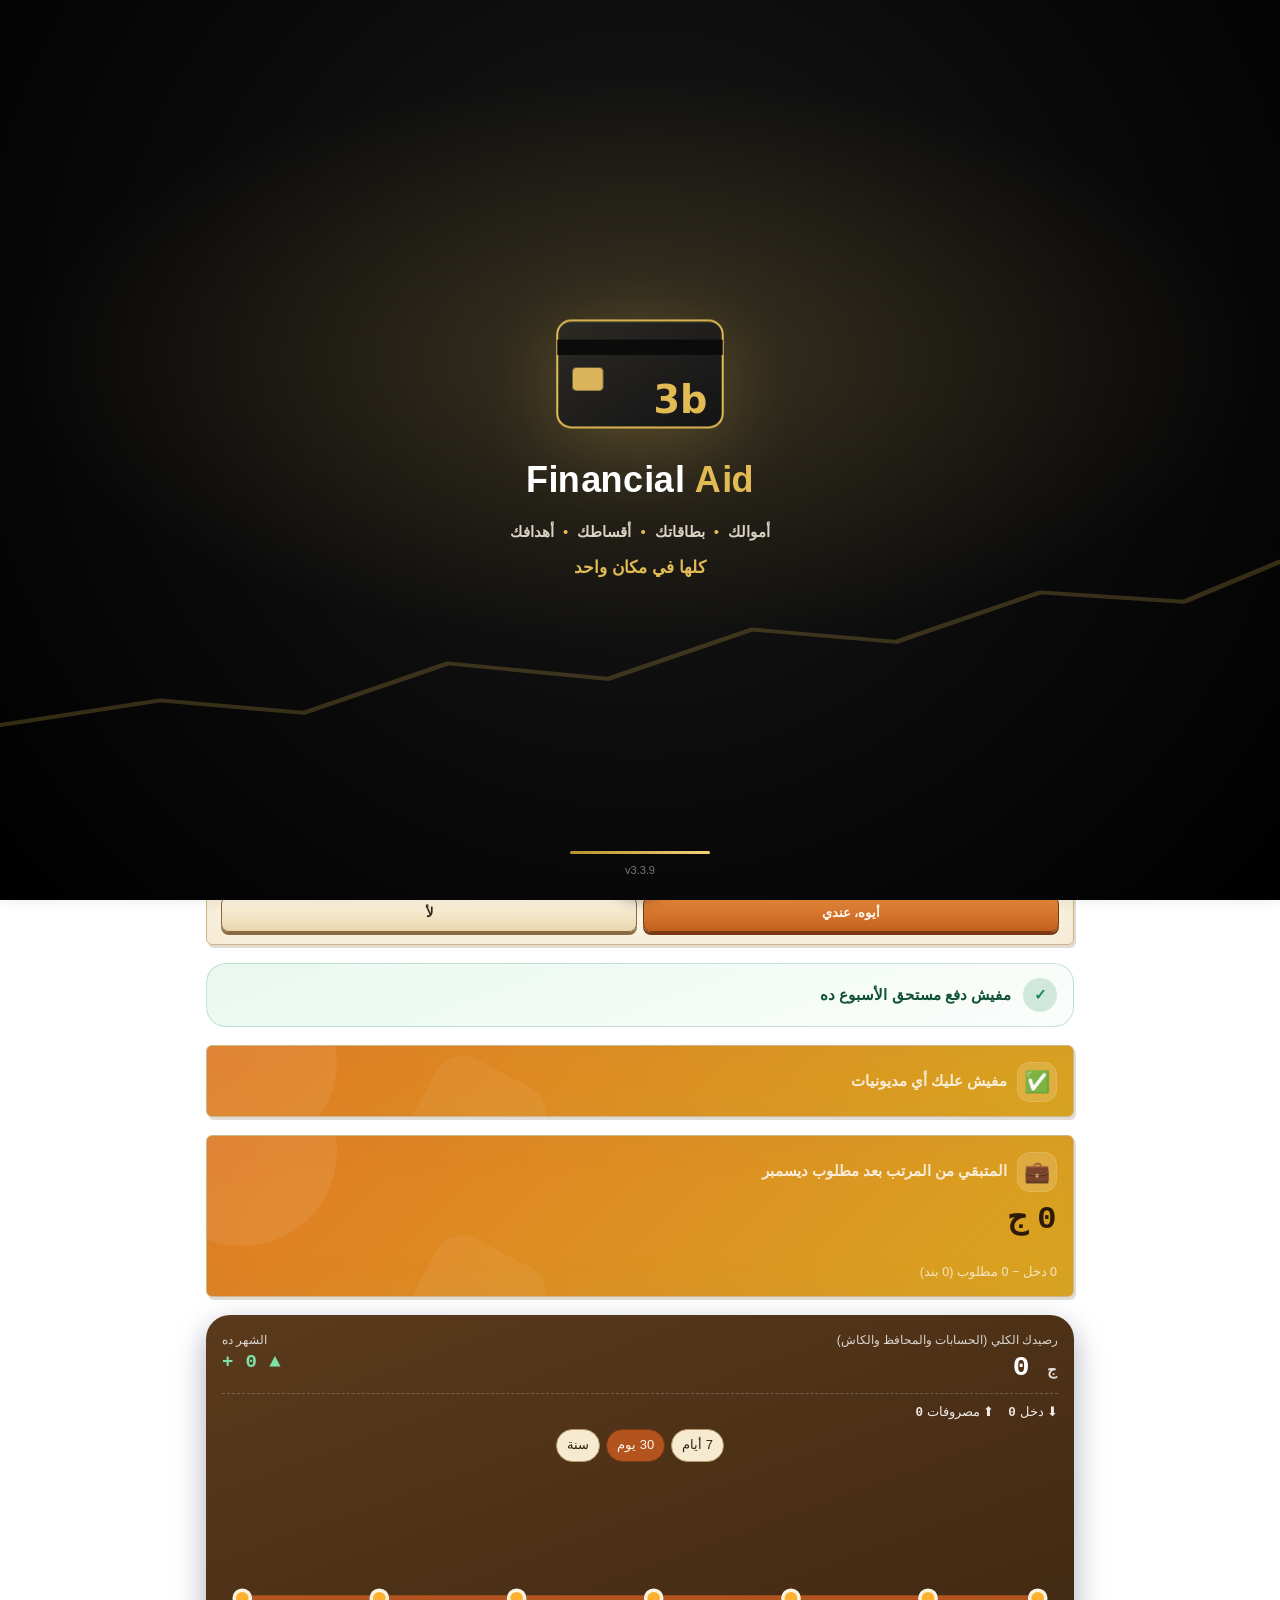
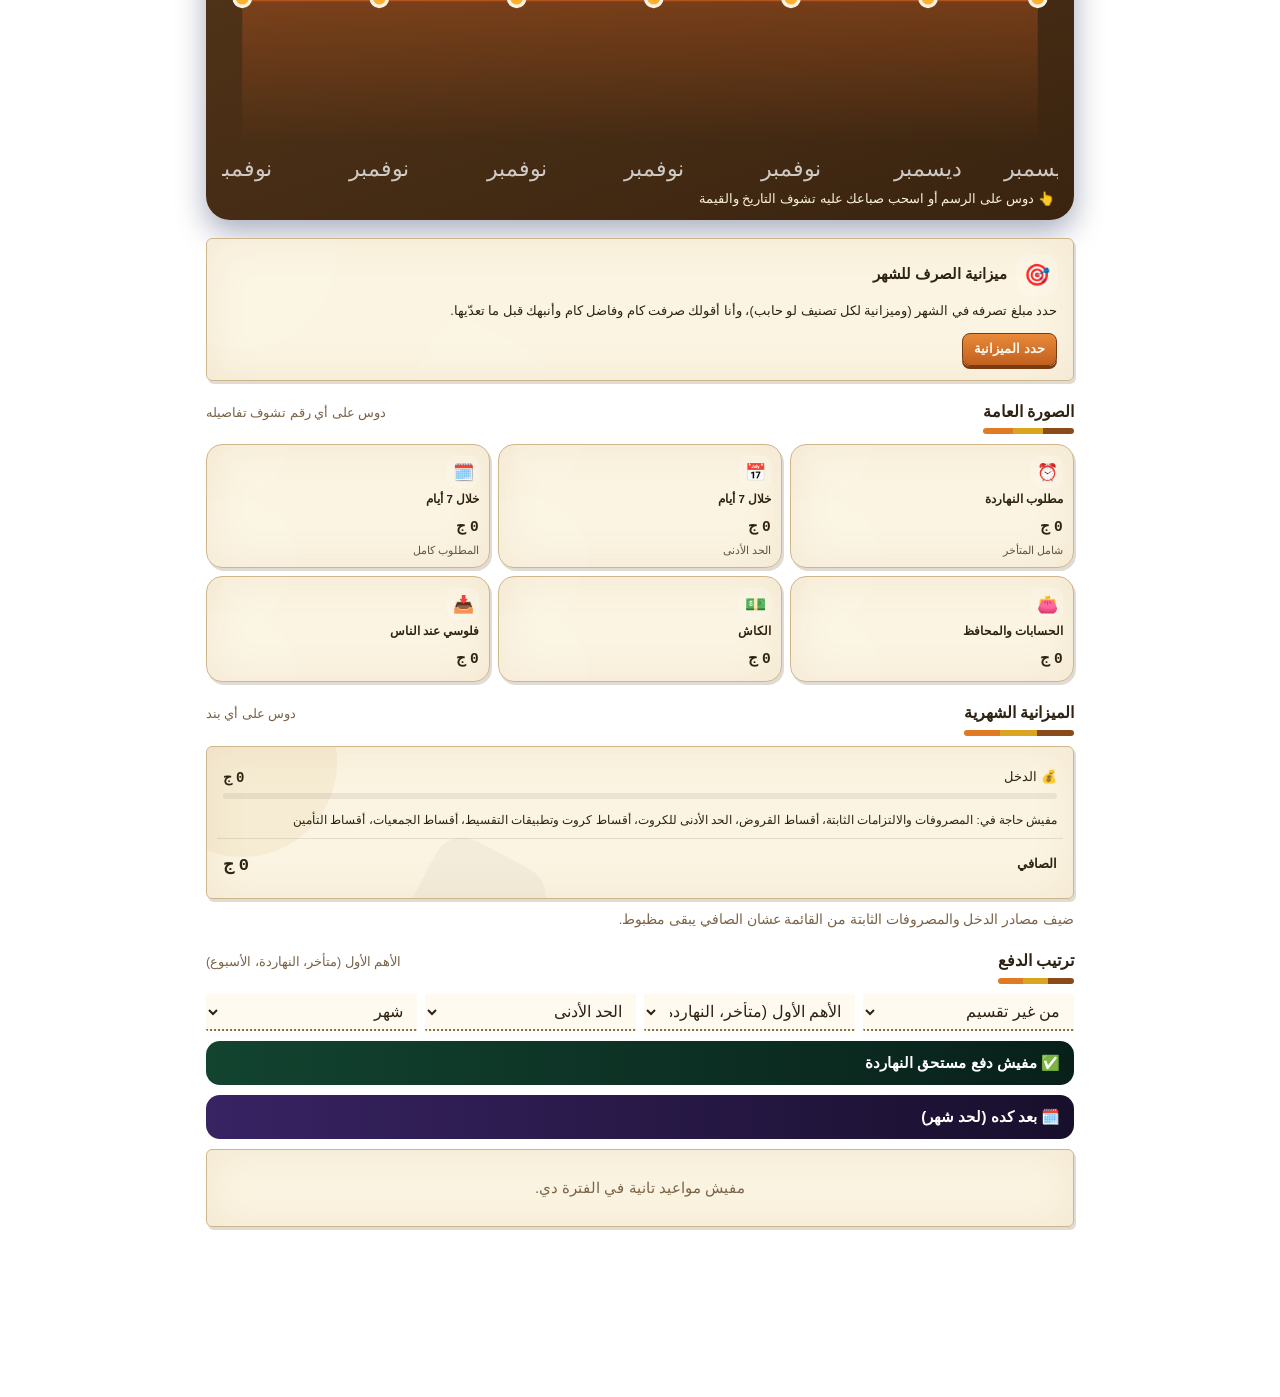
==== index.html @ 3a8ef876 "Add files via upload" ====
<!doctype html>
<html lang="ar" dir="rtl">
<head>
<meta charset="utf-8">
<meta http-equiv="Content-Security-Policy" content="default-src 'self'; script-src 'self' 'sha256-cD5h8V744lsd7z5cX6bEomJS9s8Ju+4WXO3VFuOUuFI=' https://accounts.google.com/gsi/client; style-src 'self' 'unsafe-inline' https://fonts.googleapis.com https://accounts.google.com/gsi/style; font-src 'self' https://fonts.gstatic.com data:; img-src 'self' data: blob: https://lh3.googleusercontent.com; connect-src 'self' https://accounts.google.com/gsi/ https://identitytoolkit.googleapis.com https://securetoken.googleapis.com https://firestore.googleapis.com https://open.er-api.com https://api.coinbase.com https://api.coingecko.com https://api.binance.com https://api.gold-api.com https://getdaleelak.com https://cdn.jsdelivr.net https://*.currency-api.pages.dev https://script.google.com https://script.googleusercontent.com; worker-src 'self' blob:; frame-src 'self' https://accounts.google.com/gsi/; child-src 'self' blob:; object-src 'none'; base-uri 'none'; form-action 'none'; manifest-src 'self'">
<meta name="referrer" content="no-referrer">
<meta name="viewport" content="width=device-width,initial-scale=1,minimum-scale=1,maximum-scale=1,user-scalable=no,viewport-fit=cover,interactive-widget=resizes-content">
<title>Financial Aid</title>
<meta name="description" content="متابعة الكروت والقروض والجمعيات والسلف والمصروفات">
<meta name="theme-color" content="#000000">
<link rel="manifest" href="manifest.webmanifest">
<link rel="icon" type="image/png" href="logo-192.png">
<link rel="apple-touch-icon" href="logo-192.png">
<link rel="preconnect" href="https://fonts.googleapis.com">
<link rel="preconnect" href="https://fonts.gstatic.com" crossorigin>
<link rel="stylesheet" href="https://fonts.googleapis.com/css2?family=IBM+Plex+Sans+Arabic:wght@400;500;600;700&display=swap">
<style>
html,body{margin:0;min-height:100%}
html{touch-action:pan-x pan-y;-webkit-text-size-adjust:100%;text-size-adjust:100%}
[hidden]{display:none!important}
img{max-width:100%}
#boot{font-family:"IBM Plex Sans Arabic",Tahoma,Arial,sans-serif;padding:48px 20px;text-align:center;color:#f2f2f3;background:#000;min-height:100vh;box-sizing:border-box}
#boot h1{font-size:20px;margin:0 0 8px}
#boot p{color:#9b9ba1;margin:0 0 16px}
#boot button{font:inherit;border:0;border-radius:10px;padding:10px 16px;background:#e3bb55;color:#141108;margin:4px}
</style>
<style id="app-style"></style>
</head>
<body>
<div id="root"><div id="boot"><h1>Financial Aid</h1><p>بيحمّل…</p></div></div>
<script>
(function(){
  /* never inside someone else's page */
  try{if(window.top!==window.self){window.top.location.replace(window.self.location.href);return}}catch(e){document.documentElement.innerHTML='';return}
  /* the app fits the phone screen: no pinch zoom, no double-tap zoom, just scrolling */
  try{
    ['gesturestart','gesturechange','gestureend'].forEach(function(t){document.addEventListener(t,function(e){e.preventDefault()},{passive:false})});
    document.addEventListener('touchmove',function(e){if(e.touches&&e.touches.length>1)e.preventDefault()},{passive:false});
    document.addEventListener('wheel',function(e){if(e.ctrlKey)e.preventDefault()},{passive:false});
  }catch(e){}
  var LNG=(function(){try{return localStorage.getItem('3bh_lang')||'ar'}catch(e){return 'ar'}})();
  function L(ar,en,fr){return LNG==='en'?en:LNG==='fr'?fr:ar}
  if(LNG!=='ar'){document.documentElement.setAttribute('dir','ltr');document.documentElement.setAttribute('lang',LNG);var bp=document.querySelector('#boot p');if(bp)bp.textContent=L('','Loading…','Chargement…')}
  var BUILTIN_VERSION='3.3.9', KEY='3bh_app_update';
  window.BUILTIN_VERSION=BUILTIN_VERSION;
  function cmpV(a,b){a=String(a).split('.').map(Number);b=String(b).split('.').map(Number);for(var i=0;i<3;i++){var d=(a[i]||0)-(b[i]||0);if(d)return d}return 0}
  function root(){return document.getElementById('root')}
  function fail(msg,canReset){
    root().innerHTML='<div id="boot"><h1>Financial Aid</h1><p>'+msg+'</p>'+
      (canReset?'<button id="b-reset">'+L('ارجع للنسخة الأصلية','Back to the original version','Revenir à la version d\'origine')+'</button>':'')+'<button id="b-reload">'+L('حاول تاني','Try again','Réessayer')+'</button></div>';
    var r=document.getElementById('b-reset');if(r)r.onclick=function(){try{localStorage.removeItem(KEY)}catch(e){}location.reload()};
    document.getElementById('b-reload').onclick=function(){location.reload()};
  }
  function inject(b){
    window.APP_VERSION=b.version;window.APP_SOURCE='builtin';
    document.getElementById('app-style').textContent=b.css;
    root().innerHTML=b.html;
    /* the code always comes from the site's own app.js file: nothing stored on the phone is ever run as code */
    var s=document.createElement('script');s.src='app.js';s.onerror=function(){fail(L('ماقدرتش أحمّل ملفات البرنامج. اتأكد إن النت شغال أول مرة تفتحه.','Could not load the app files. Make sure you are online the first time you open it.','Impossible de charger les fichiers de l\'app. Vérifiez votre connexion à la première ouverture.'),false)};
    /* the wait starts once app.js has arrived (a slow connection right after an update is not a failure), and the
       message sits on top of the app, so if the app finishes starting a bit later it simply goes away */
    s.onload=function(){var t0=Date.now();(function chk(){var f=document.getElementById('boot-fail');
      if(window.__appReady){if(f)f.remove();return}
      var late=Date.now()-t0;if(!f&&(late>15000||(window.__bootErr&&late>5000))){f=document.createElement('div');f.id='boot-fail';f.style.cssText='position:fixed;inset:0;z-index:500;background:#000';document.body.appendChild(f);
        f.innerHTML='<div id="boot"><h1>Financial Aid</h1><p>'+L('البرنامج ما اشتغلش','The app did not start','L\'app n\'a pas démarré')+' ('+(window.__bootErr||L('خطأ غير معروف','unknown error','erreur inconnue'))+').</p><button id="bf-reload">'+L('حاول تاني','Try again','Réessayer')+'</button></div>';
        document.getElementById('bf-reload').onclick=function(){location.reload()}}
      setTimeout(chk,500)})()};
    document.body.appendChild(s);
  }
  window.addEventListener('error',function(e){window.__bootErr=e.message});
  function builtin(){
    return Promise.all(['app.css','app.html'].map(function(f){return fetch(f).then(function(r){if(!r.ok)throw new Error(f+' '+r.status);return r.text()})}))
      .then(function(a){return {version:BUILTIN_VERSION,css:a[0],html:a[1],source:'builtin'}});
  }
  try{localStorage.removeItem(KEY)}catch(e){}   /* old in-app update files are no longer accepted */
  {
    builtin().then(inject).catch(function(e){fail(L('ماقدرتش أحمّل ملفات البرنامج. اتأكد إن النت شغال أول مرة تفتحه.','Could not load the app files. Make sure you are online the first time you open it.','Impossible de charger les fichiers de l\'app. Vérifiez votre connexion à la première ouverture.'),false)});
  }
  /* forced update: every open checks the site's sw.js version; a newer one installs and the app reopens by itself */
  var hadCtrl=!!(navigator.serviceWorker&&navigator.serviceWorker.controller), reloading=false;
  function ss(k,v){try{if(v===undefined)return sessionStorage.getItem(k);sessionStorage.setItem(k,v)}catch(e){return null}}
  function updGate(ver,stuck){
    var d=document.getElementById('upd-gate');
    if(!d){d=document.createElement('div');d.id='upd-gate';d.setAttribute('role','alertdialog');d.style.cssText='position:fixed;inset:0;z-index:400;background:#000;color:#f2f2f3;display:flex;flex-direction:column;align-items:center;justify-content:center;gap:12px;text-align:center;padding:24px;font-family:"IBM Plex Sans Arabic",Tahoma,Arial,sans-serif';document.body.appendChild(d)}
    d.innerHTML='<div style="width:44px;height:44px;border-radius:50%;border:4px solid #3a3220;border-top-color:#e3bb55;animation:ugspin 1s linear infinite"></div><style>@keyframes ugspin{to{transform:rotate(360deg)}}</style>'+
      '<h2 style="margin:0;font-size:21px">'+L('في تحديث جديد','New update','Nouvelle mise à jour')+(ver?' (v'+ver+')':'')+'</h2><p style="margin:0;color:#9b9ba1;max-width:320px;line-height:1.7">'+
      (stuck?L('التحديث لسه ما نزلش. اتأكد إن النت شغال ودوس حاول تاني.','The update has not downloaded yet. Check your connection and tap Try again.','La mise à jour n\'est pas encore téléchargée. Vérifiez la connexion et touchez Réessayer.'):L('بينزل دلوقتي وهيفتح البرنامج تاني لوحده. بياناتك زي ما هي.','Downloading now; the app will reopen by itself. Your data stays as it is.','Téléchargement en cours ; l\'app va se rouvrir toute seule. Vos données restent intactes.'))+'</p>'+
      (stuck?'<div><button id="ug-retry" style="font:inherit;border:0;border-radius:10px;padding:10px 16px;background:#e3bb55;color:#141108;margin:4px">'+L('حاول تاني','Try again','Réessayer')+'</button></div>':'')+
      '<p style="margin:0;color:#6f6f75;font-size:12.5px">'+L('التحديث إجباري: البرنامج مش هيفتح بالنسخة القديمة.','This update is required: the app will not open with the old version.','Cette mise à jour est obligatoire : l\'app ne s\'ouvrira pas avec l\'ancienne version.')+'</p>';
    var a=document.getElementById('ug-retry');if(a)a.onclick=function(){ss('3bh-upd-try','0');hardReload(true)};
  }
  function hardReload(clear){if(reloading)return;reloading=true;
    var go=function(){location.reload()};
    if(clear&&window.caches)caches.keys().then(function(ks){return Promise.all(ks.filter(function(k){return k.indexOf('3bh-')===0&&k!=='3bh-notify'}).map(function(k){return caches.delete(k)}))}).then(go,go);else go()}
  function checkRemote(reg){
    fetch('sw.js?v='+Date.now(),{cache:'no-store'}).then(function(r){return r.ok?r.text():''}).then(function(t){
      var m=/CACHE='3bh-([0-9][0-9.]*)'/.exec(t||''); if(!m)return;
      var have=BUILTIN_VERSION;
      if(cmpV(m[1],have)<=0){ss('3bh-upd-try','0');return}
      var tries=+(ss('3bh-upd-try')||0);
      if(tries>=2){updGate(m[1],true);return}
      ss('3bh-upd-try',String(tries+1));updGate(m[1],false);
      if(reg)reg.update().catch(function(){});
      setTimeout(function(){hardReload(true)},7000);
    }).catch(function(){});
  }
  if('serviceWorker' in navigator){
    navigator.serviceWorker.addEventListener('controllerchange',function(){if(hadCtrl&&!reloading){updGate('',false);hardReload(false)}});
    window.addEventListener('load',function(){
      navigator.serviceWorker.register('sw.js',{updateViaCache:'none'}).then(function(reg){
        var check=function(){reg.update().catch(function(){});checkRemote(reg)};
        setTimeout(check,1200);
        document.addEventListener('visibilitychange',function(){if(document.visibilityState==='visible')check()});
        setInterval(check,10*60*1000);
      }).catch(function(){checkRemote(null)});
    });
  }
})();
</script>
</body>
</html>
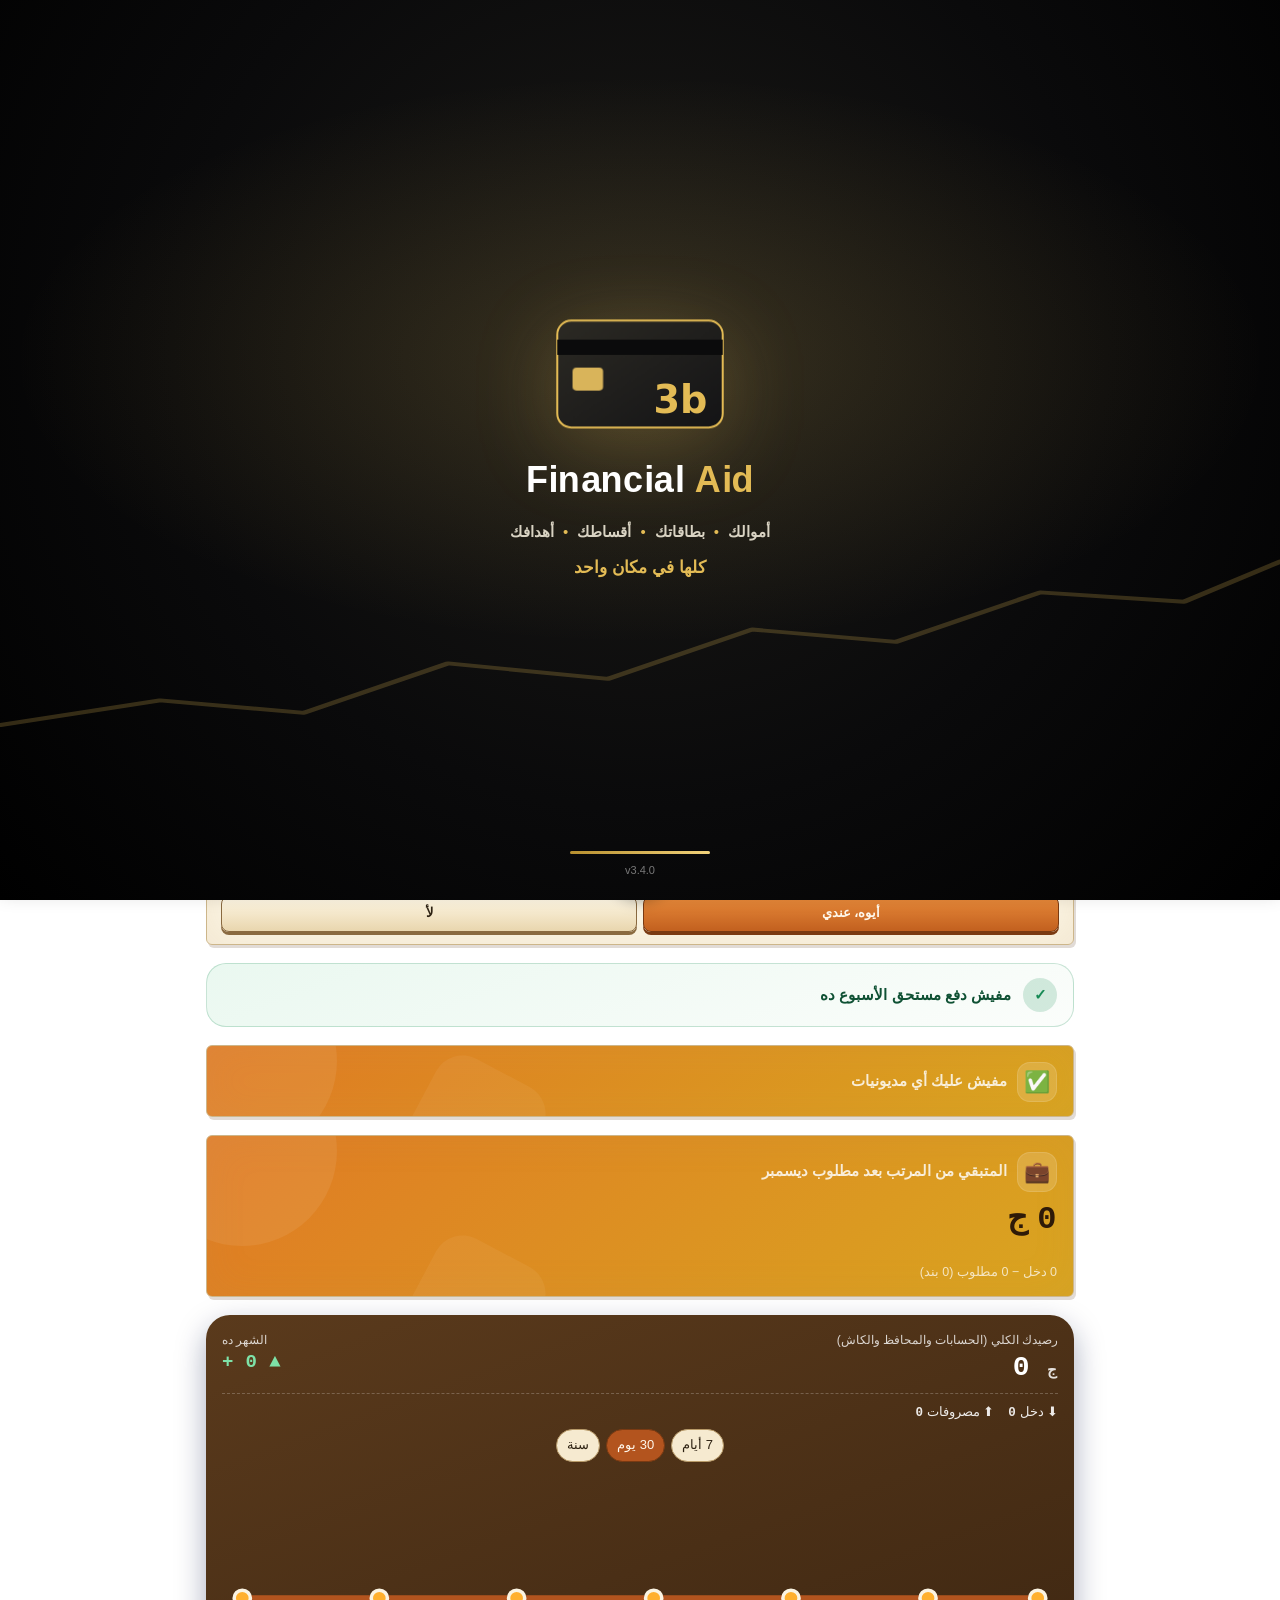
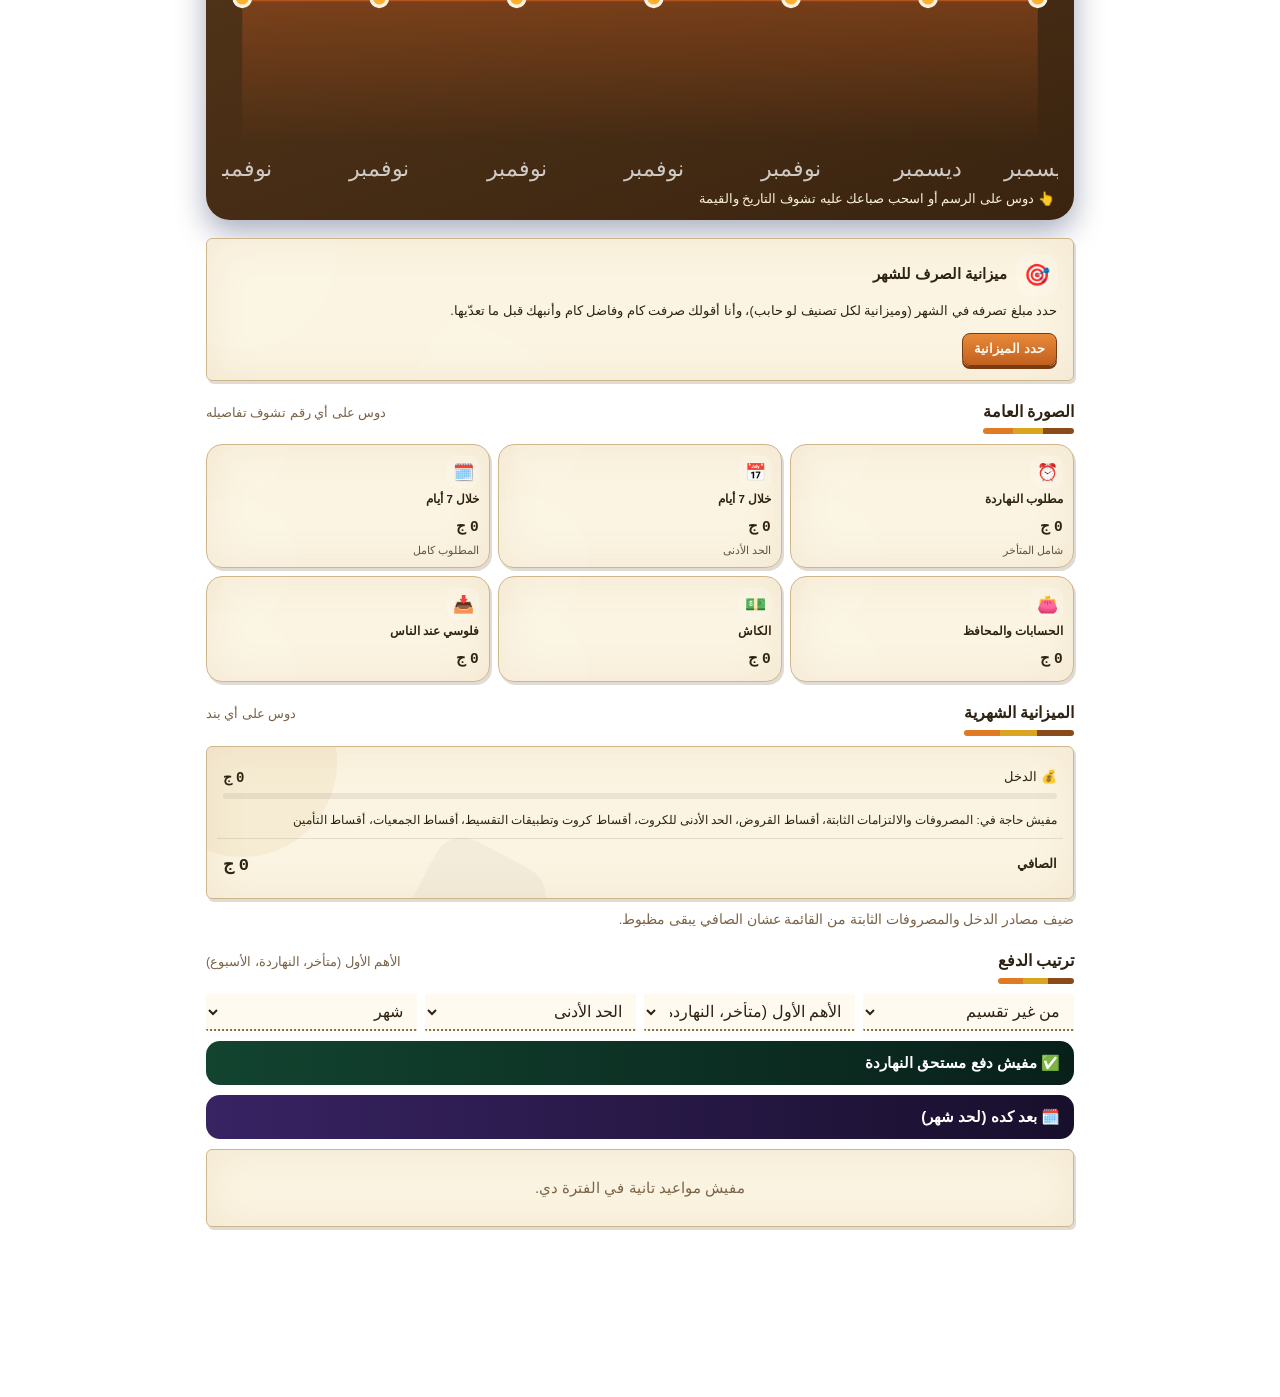
==== commit 8e0a5a45: "Add files via upload" ====
--- a/index.html
+++ b/index.html
@@ -2,7 +2,7 @@
 <html lang="ar" dir="rtl">
 <head>
 <meta charset="utf-8">
-<meta http-equiv="Content-Security-Policy" content="default-src 'self'; script-src 'self' 'sha256-cD5h8V744lsd7z5cX6bEomJS9s8Ju+4WXO3VFuOUuFI=' https://accounts.google.com/gsi/client; style-src 'self' 'unsafe-inline' https://fonts.googleapis.com https://accounts.google.com/gsi/style; font-src 'self' https://fonts.gstatic.com data:; img-src 'self' data: blob: https://lh3.googleusercontent.com; connect-src 'self' https://accounts.google.com/gsi/ https://identitytoolkit.googleapis.com https://securetoken.googleapis.com https://firestore.googleapis.com https://open.er-api.com https://api.coinbase.com https://api.coingecko.com https://api.binance.com https://api.gold-api.com https://getdaleelak.com https://cdn.jsdelivr.net https://*.currency-api.pages.dev https://script.google.com https://script.googleusercontent.com; worker-src 'self' blob:; frame-src 'self' https://accounts.google.com/gsi/; child-src 'self' blob:; object-src 'none'; base-uri 'none'; form-action 'none'; manifest-src 'self'">
+<meta http-equiv="Content-Security-Policy" content="default-src 'self'; script-src 'self' 'sha256-EmFR67/k8WYRfGUQd0cE8WrQntS8WKy0NXncXavn16Y=' https://accounts.google.com/gsi/client; style-src 'self' 'unsafe-inline' https://fonts.googleapis.com https://accounts.google.com/gsi/style; font-src 'self' https://fonts.gstatic.com data:; img-src 'self' data: blob: https://lh3.googleusercontent.com; connect-src 'self' https://accounts.google.com/gsi/ https://identitytoolkit.googleapis.com https://securetoken.googleapis.com https://firestore.googleapis.com https://open.er-api.com https://api.coinbase.com https://www.bnok24.com https://bnok24.com https://eltaameer.com https://almotawwer.com https://www.alamalbusiness.com https://api.rss2json.com https://api.coingecko.com https://api.binance.com https://api.gold-api.com https://getdaleelak.com https://cdn.jsdelivr.net https://*.currency-api.pages.dev https://script.google.com https://script.googleusercontent.com; worker-src 'self' blob:; frame-src 'self' https://accounts.google.com/gsi/; child-src 'self' blob:; object-src 'none'; base-uri 'none'; form-action 'none'; manifest-src 'self'">
 <meta name="referrer" content="no-referrer">
 <meta name="viewport" content="width=device-width,initial-scale=1,minimum-scale=1,maximum-scale=1,user-scalable=no,viewport-fit=cover,interactive-widget=resizes-content">
 <title>Financial Aid</title>
@@ -41,7 +41,7 @@
   var LNG=(function(){try{return localStorage.getItem('3bh_lang')||'ar'}catch(e){return 'ar'}})();
   function L(ar,en,fr){return LNG==='en'?en:LNG==='fr'?fr:ar}
   if(LNG!=='ar'){document.documentElement.setAttribute('dir','ltr');document.documentElement.setAttribute('lang',LNG);var bp=document.querySelector('#boot p');if(bp)bp.textContent=L('','Loading…','Chargement…')}
-  var BUILTIN_VERSION='3.3.9', KEY='3bh_app_update';
+  var BUILTIN_VERSION='3.4.0', KEY='3bh_app_update';
   window.BUILTIN_VERSION=BUILTIN_VERSION;
   function cmpV(a,b){a=String(a).split('.').map(Number);b=String(b).split('.').map(Number);for(var i=0;i<3;i++){var d=(a[i]||0)-(b[i]||0);if(d)return d}return 0}
   function root(){return document.getElementById('root')}
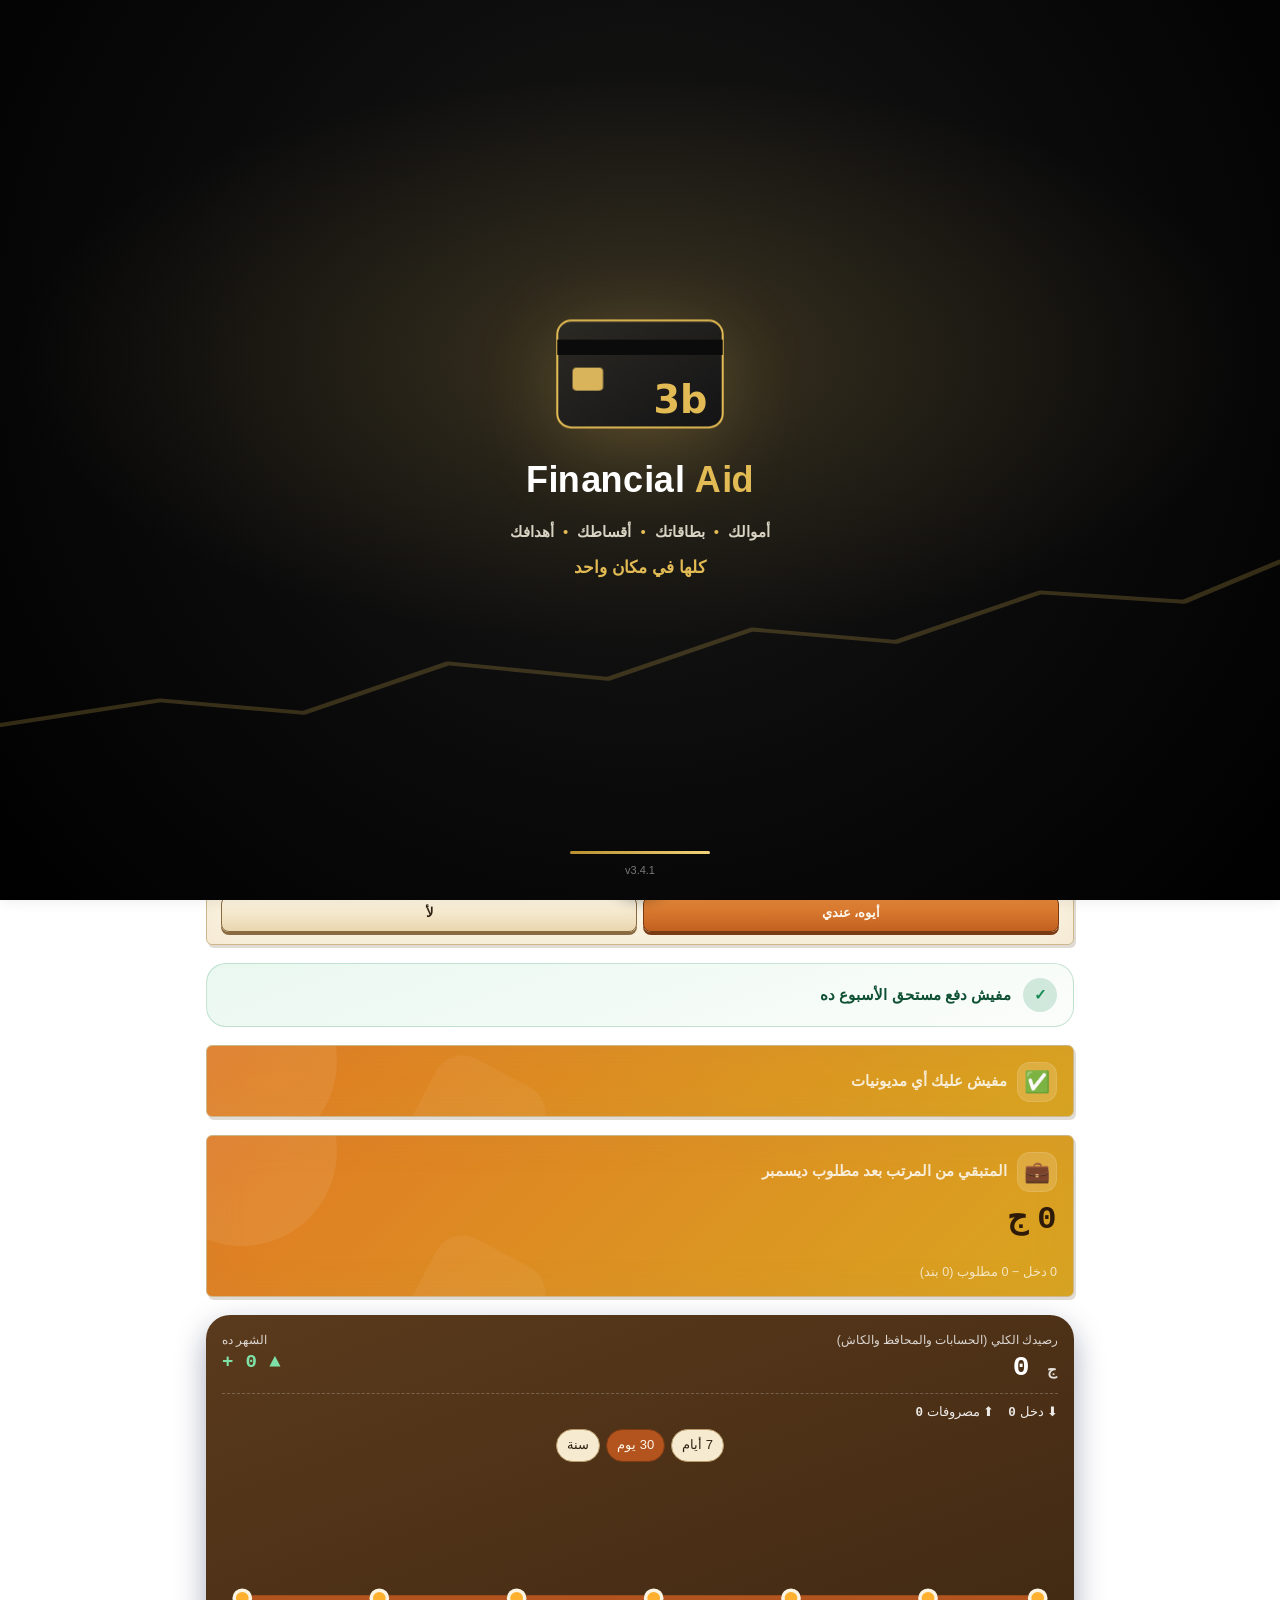
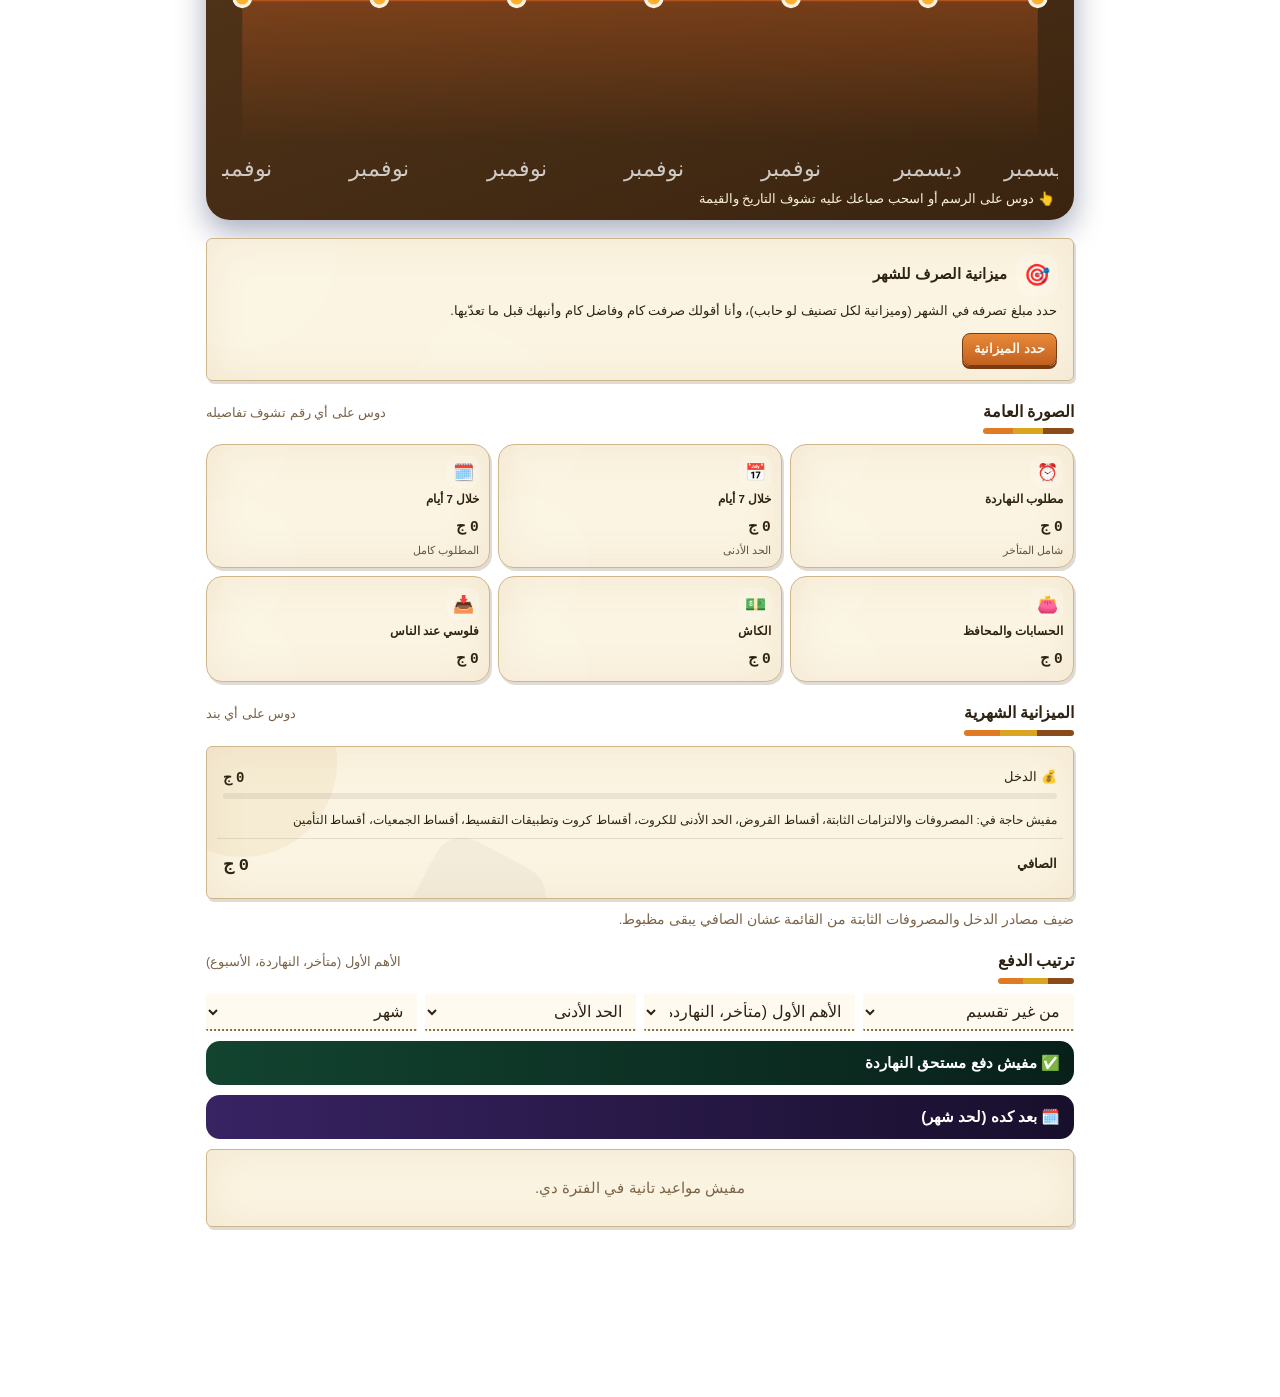
==== commit 86eaef60: "v3.4.1: daily market prices workflow, page fix, remove old duplicate files - .github/workflows/marke" ====
--- a/index.html
+++ b/index.html
@@ -2,7 +2,7 @@
 <html lang="ar" dir="rtl">
 <head>
 <meta charset="utf-8">
-<meta http-equiv="Content-Security-Policy" content="default-src 'self'; script-src 'self' 'sha256-EmFR67/k8WYRfGUQd0cE8WrQntS8WKy0NXncXavn16Y=' https://accounts.google.com/gsi/client; style-src 'self' 'unsafe-inline' https://fonts.googleapis.com https://accounts.google.com/gsi/style; font-src 'self' https://fonts.gstatic.com data:; img-src 'self' data: blob: https://lh3.googleusercontent.com; connect-src 'self' https://accounts.google.com/gsi/ https://identitytoolkit.googleapis.com https://securetoken.googleapis.com https://firestore.googleapis.com https://open.er-api.com https://api.coinbase.com https://www.bnok24.com https://bnok24.com https://eltaameer.com https://almotawwer.com https://www.alamalbusiness.com https://api.rss2json.com https://api.coingecko.com https://api.binance.com https://api.gold-api.com https://getdaleelak.com https://cdn.jsdelivr.net https://*.currency-api.pages.dev https://script.google.com https://script.googleusercontent.com; worker-src 'self' blob:; frame-src 'self' https://accounts.google.com/gsi/; child-src 'self' blob:; object-src 'none'; base-uri 'none'; form-action 'none'; manifest-src 'self'">
+<meta http-equiv="Content-Security-Policy" content="default-src 'self'; script-src 'self' 'sha256-f8BwJKbmfckaPiafVB8Lx24+sG1UAwqyr+sKldA4QeE=' https://accounts.google.com/gsi/client; style-src 'self' 'unsafe-inline' https://fonts.googleapis.com https://accounts.google.com/gsi/style; font-src 'self' https://fonts.gstatic.com data:; img-src 'self' data: blob: https://lh3.googleusercontent.com; connect-src 'self' https://accounts.google.com/gsi/ https://identitytoolkit.googleapis.com https://securetoken.googleapis.com https://firestore.googleapis.com https://open.er-api.com https://api.coinbase.com https://www.bnok24.com https://bnok24.com https://eltaameer.com https://almotawwer.com https://www.alamalbusiness.com https://api.rss2json.com https://api.coingecko.com https://api.binance.com https://api.gold-api.com https://getdaleelak.com https://cdn.jsdelivr.net https://*.currency-api.pages.dev https://script.google.com https://script.googleusercontent.com; worker-src 'self' blob:; frame-src 'self' https://accounts.google.com/gsi/; child-src 'self' blob:; object-src 'none'; base-uri 'none'; form-action 'none'; manifest-src 'self'">
 <meta name="referrer" content="no-referrer">
 <meta name="viewport" content="width=device-width,initial-scale=1,minimum-scale=1,maximum-scale=1,user-scalable=no,viewport-fit=cover,interactive-widget=resizes-content">
 <title>Financial Aid</title>
@@ -41,7 +41,7 @@
   var LNG=(function(){try{return localStorage.getItem('3bh_lang')||'ar'}catch(e){return 'ar'}})();
   function L(ar,en,fr){return LNG==='en'?en:LNG==='fr'?fr:ar}
   if(LNG!=='ar'){document.documentElement.setAttribute('dir','ltr');document.documentElement.setAttribute('lang',LNG);var bp=document.querySelector('#boot p');if(bp)bp.textContent=L('','Loading…','Chargement…')}
-  var BUILTIN_VERSION='3.4.0', KEY='3bh_app_update';
+  var BUILTIN_VERSION='3.4.1', KEY='3bh_app_update';
   window.BUILTIN_VERSION=BUILTIN_VERSION;
   function cmpV(a,b){a=String(a).split('.').map(Number);b=String(b).split('.').map(Number);for(var i=0;i<3;i++){var d=(a[i]||0)-(b[i]||0);if(d)return d}return 0}
   function root(){return document.getElementById('root')}
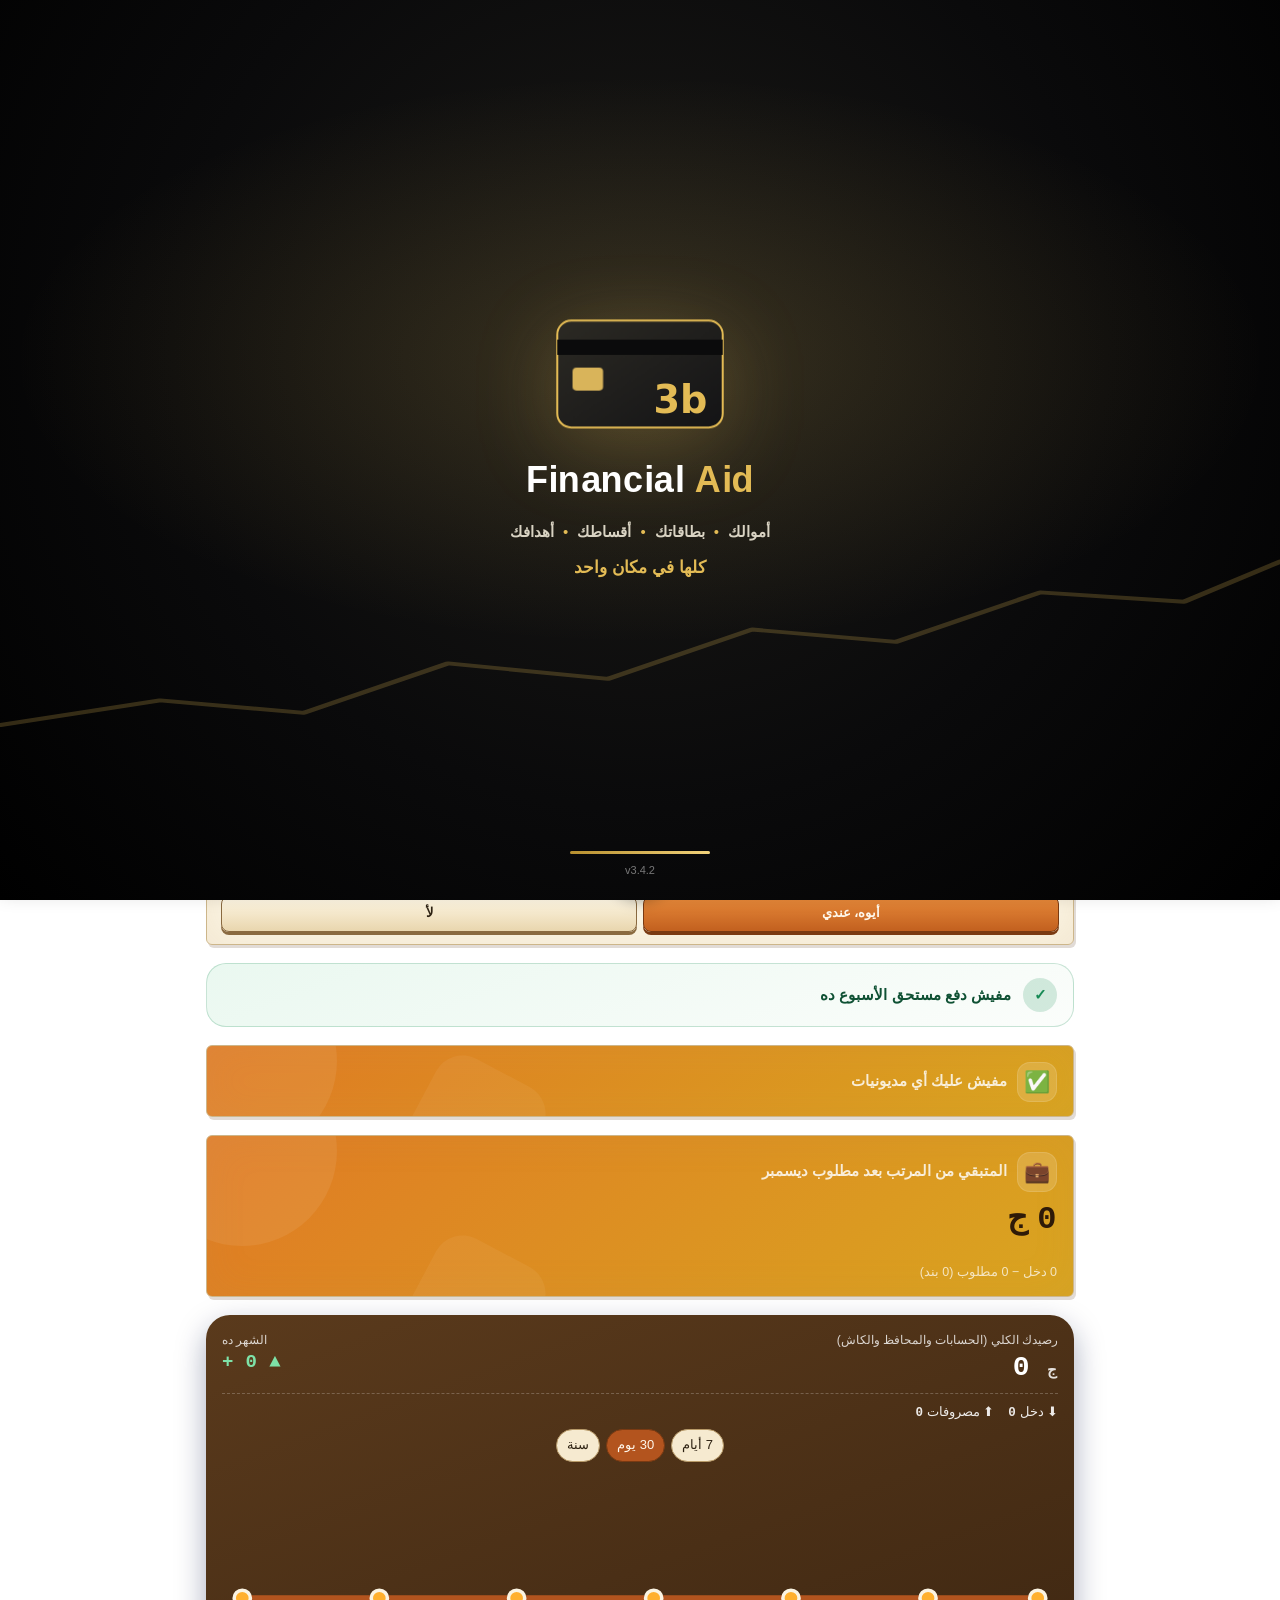
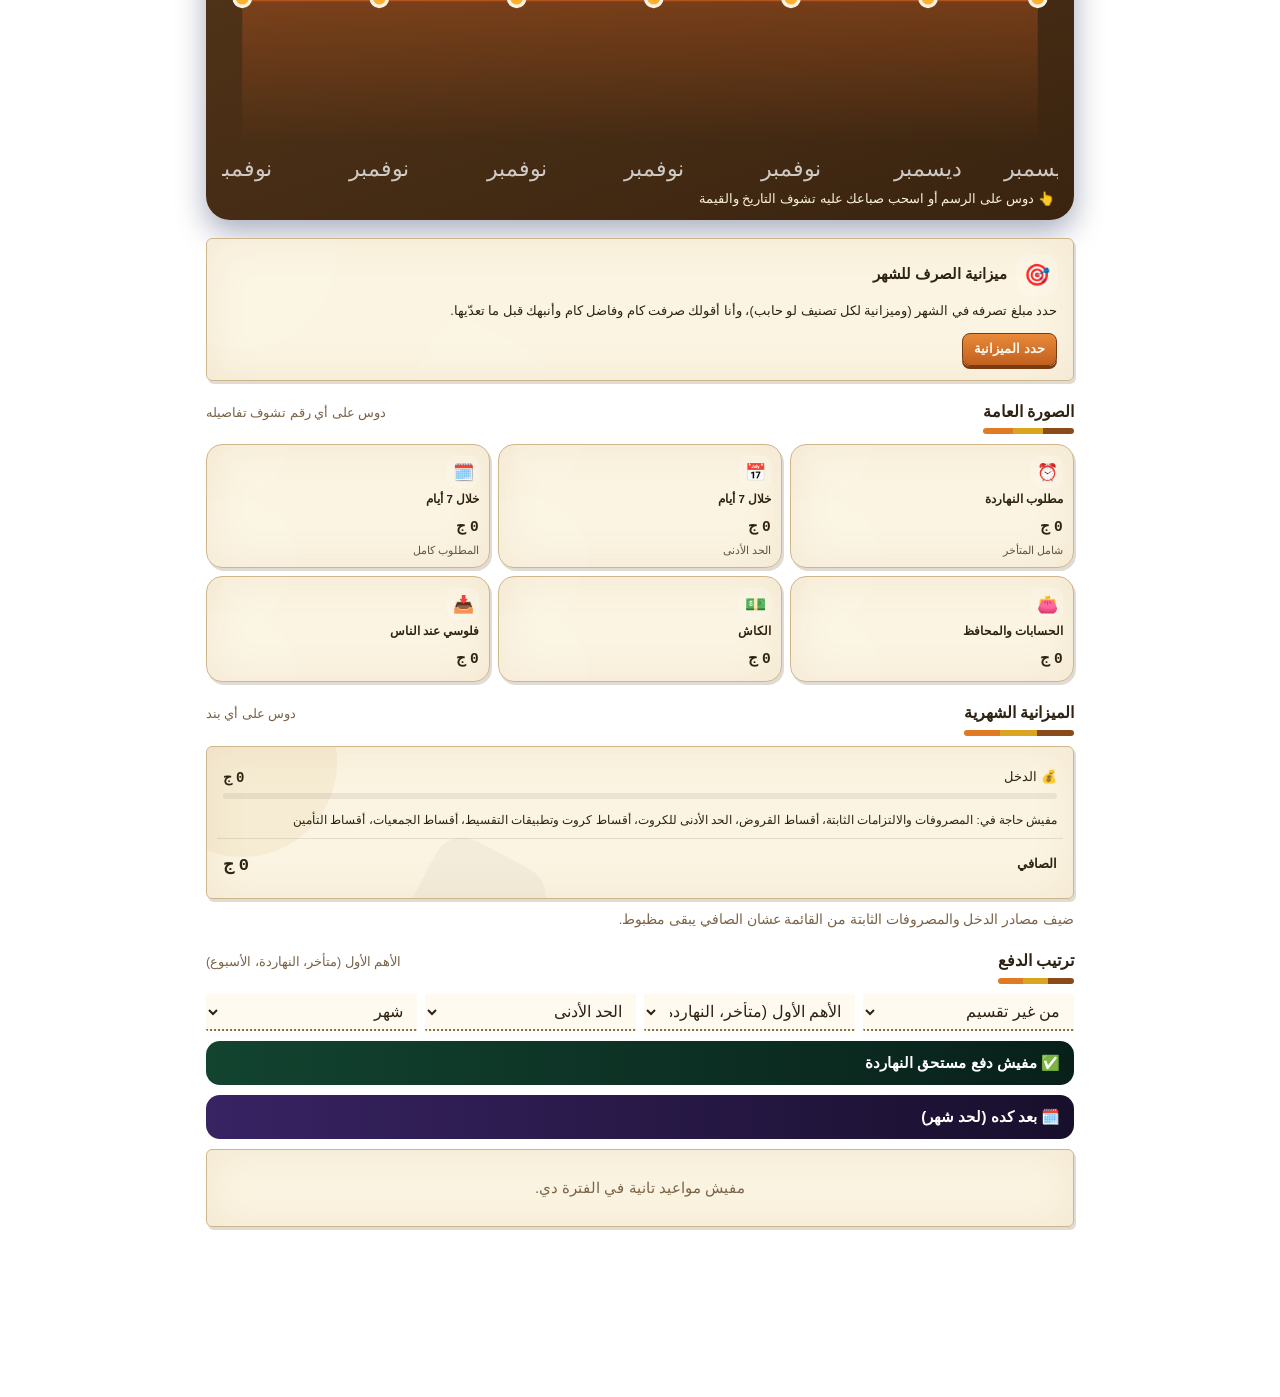
==== commit f1f2c058: "v3.4.2: classic opening is a real photo, no drawn openings for other looks, look names per app langu" ====
--- a/index.html
+++ b/index.html
@@ -2,7 +2,7 @@
 <html lang="ar" dir="rtl">
 <head>
 <meta charset="utf-8">
-<meta http-equiv="Content-Security-Policy" content="default-src 'self'; script-src 'self' 'sha256-f8BwJKbmfckaPiafVB8Lx24+sG1UAwqyr+sKldA4QeE=' https://accounts.google.com/gsi/client; style-src 'self' 'unsafe-inline' https://fonts.googleapis.com https://accounts.google.com/gsi/style; font-src 'self' https://fonts.gstatic.com data:; img-src 'self' data: blob: https://lh3.googleusercontent.com; connect-src 'self' https://accounts.google.com/gsi/ https://identitytoolkit.googleapis.com https://securetoken.googleapis.com https://firestore.googleapis.com https://open.er-api.com https://api.coinbase.com https://www.bnok24.com https://bnok24.com https://eltaameer.com https://almotawwer.com https://www.alamalbusiness.com https://api.rss2json.com https://api.coingecko.com https://api.binance.com https://api.gold-api.com https://getdaleelak.com https://cdn.jsdelivr.net https://*.currency-api.pages.dev https://script.google.com https://script.googleusercontent.com; worker-src 'self' blob:; frame-src 'self' https://accounts.google.com/gsi/; child-src 'self' blob:; object-src 'none'; base-uri 'none'; form-action 'none'; manifest-src 'self'">
+<meta http-equiv="Content-Security-Policy" content="default-src 'self'; script-src 'self' 'sha256-scBIDojJMa0pyI5g0RZZoOjXl/1UFRjo1GLN1Y/PPfc=' https://accounts.google.com/gsi/client; style-src 'self' 'unsafe-inline' https://fonts.googleapis.com https://accounts.google.com/gsi/style; font-src 'self' https://fonts.gstatic.com data:; img-src 'self' data: blob: https://lh3.googleusercontent.com; connect-src 'self' https://accounts.google.com/gsi/ https://identitytoolkit.googleapis.com https://securetoken.googleapis.com https://firestore.googleapis.com https://open.er-api.com https://api.coinbase.com https://www.bnok24.com https://bnok24.com https://eltaameer.com https://almotawwer.com https://www.alamalbusiness.com https://api.rss2json.com https://api.coingecko.com https://api.binance.com https://api.gold-api.com https://getdaleelak.com https://cdn.jsdelivr.net https://*.currency-api.pages.dev https://script.google.com https://script.googleusercontent.com; worker-src 'self' blob:; frame-src 'self' https://accounts.google.com/gsi/; child-src 'self' blob:; object-src 'none'; base-uri 'none'; form-action 'none'; manifest-src 'self'">
 <meta name="referrer" content="no-referrer">
 <meta name="viewport" content="width=device-width,initial-scale=1,minimum-scale=1,maximum-scale=1,user-scalable=no,viewport-fit=cover,interactive-widget=resizes-content">
 <title>Financial Aid</title>
@@ -41,7 +41,7 @@
   var LNG=(function(){try{return localStorage.getItem('3bh_lang')||'ar'}catch(e){return 'ar'}})();
   function L(ar,en,fr){return LNG==='en'?en:LNG==='fr'?fr:ar}
   if(LNG!=='ar'){document.documentElement.setAttribute('dir','ltr');document.documentElement.setAttribute('lang',LNG);var bp=document.querySelector('#boot p');if(bp)bp.textContent=L('','Loading…','Chargement…')}
-  var BUILTIN_VERSION='3.4.1', KEY='3bh_app_update';
+  var BUILTIN_VERSION='3.4.2', KEY='3bh_app_update';
   window.BUILTIN_VERSION=BUILTIN_VERSION;
   function cmpV(a,b){a=String(a).split('.').map(Number);b=String(b).split('.').map(Number);for(var i=0;i<3;i++){var d=(a[i]||0)-(b[i]||0);if(d)return d}return 0}
   function root(){return document.getElementById('root')}
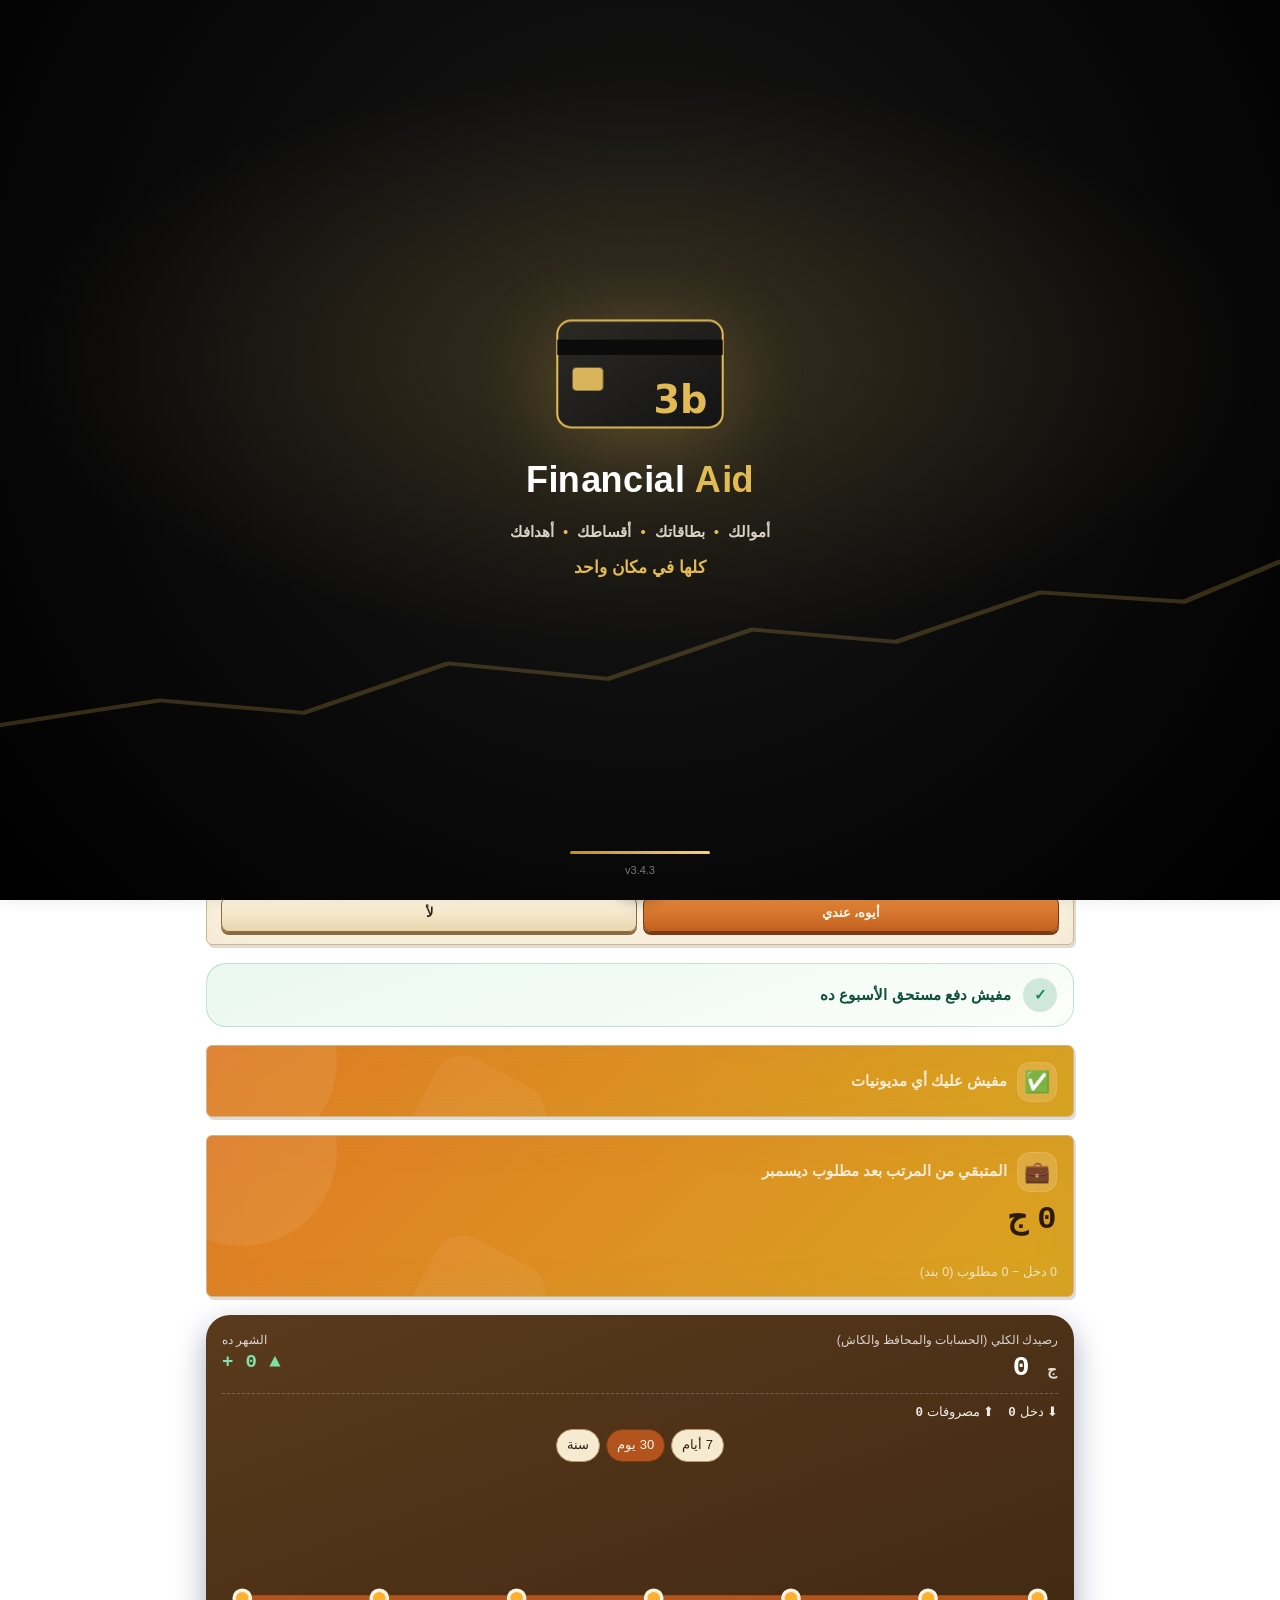
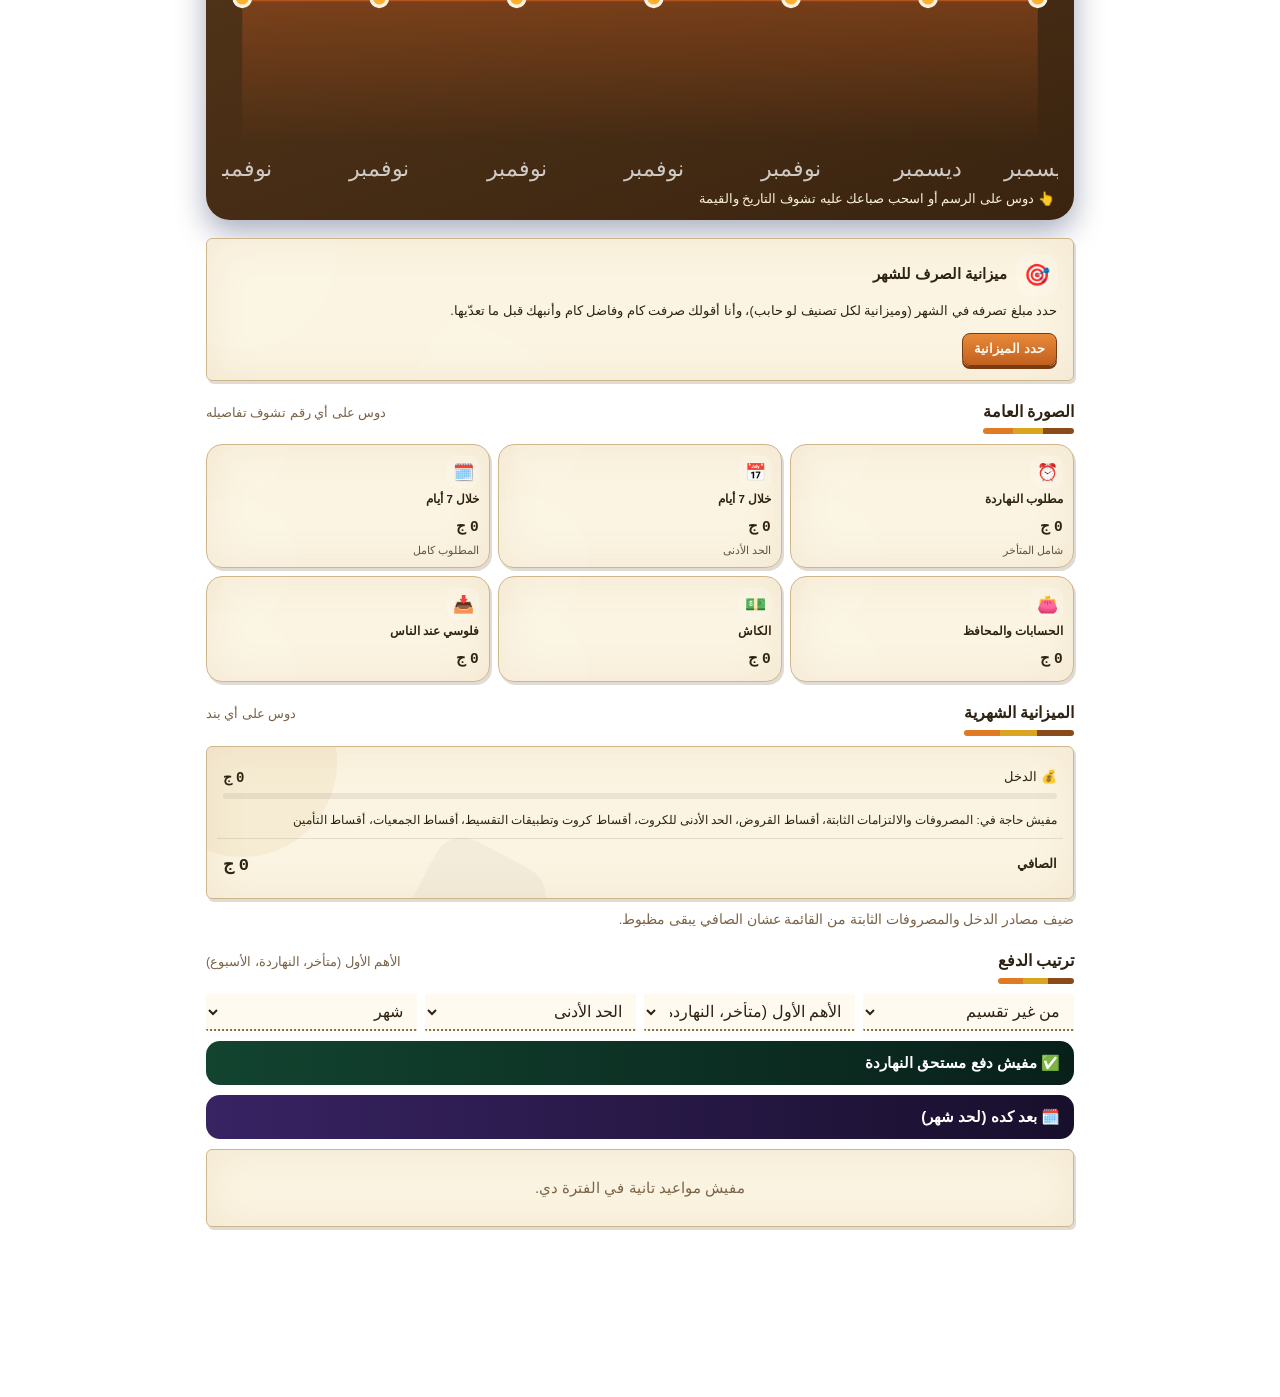
==== commit e4d0029e: "v3.4.3: better illustrated openings for each look (classic keeps its real photo, future keeps its ow" ====
--- a/index.html
+++ b/index.html
@@ -2,7 +2,7 @@
 <html lang="ar" dir="rtl">
 <head>
 <meta charset="utf-8">
-<meta http-equiv="Content-Security-Policy" content="default-src 'self'; script-src 'self' 'sha256-scBIDojJMa0pyI5g0RZZoOjXl/1UFRjo1GLN1Y/PPfc=' https://accounts.google.com/gsi/client; style-src 'self' 'unsafe-inline' https://fonts.googleapis.com https://accounts.google.com/gsi/style; font-src 'self' https://fonts.gstatic.com data:; img-src 'self' data: blob: https://lh3.googleusercontent.com; connect-src 'self' https://accounts.google.com/gsi/ https://identitytoolkit.googleapis.com https://securetoken.googleapis.com https://firestore.googleapis.com https://open.er-api.com https://api.coinbase.com https://www.bnok24.com https://bnok24.com https://eltaameer.com https://almotawwer.com https://www.alamalbusiness.com https://api.rss2json.com https://api.coingecko.com https://api.binance.com https://api.gold-api.com https://getdaleelak.com https://cdn.jsdelivr.net https://*.currency-api.pages.dev https://script.google.com https://script.googleusercontent.com; worker-src 'self' blob:; frame-src 'self' https://accounts.google.com/gsi/; child-src 'self' blob:; object-src 'none'; base-uri 'none'; form-action 'none'; manifest-src 'self'">
+<meta http-equiv="Content-Security-Policy" content="default-src 'self'; script-src 'self' 'sha256-3X6J5NWh/2eB/AS128CYbdW2+avrrdVMiWdFi64s/eY=' https://accounts.google.com/gsi/client; style-src 'self' 'unsafe-inline' https://fonts.googleapis.com https://accounts.google.com/gsi/style; font-src 'self' https://fonts.gstatic.com data:; img-src 'self' data: blob: https://lh3.googleusercontent.com; connect-src 'self' https://accounts.google.com/gsi/ https://identitytoolkit.googleapis.com https://securetoken.googleapis.com https://firestore.googleapis.com https://open.er-api.com https://api.coinbase.com https://www.bnok24.com https://bnok24.com https://eltaameer.com https://almotawwer.com https://www.alamalbusiness.com https://api.rss2json.com https://api.coingecko.com https://api.binance.com https://api.gold-api.com https://getdaleelak.com https://cdn.jsdelivr.net https://*.currency-api.pages.dev https://script.google.com https://script.googleusercontent.com; worker-src 'self' blob:; frame-src 'self' https://accounts.google.com/gsi/; child-src 'self' blob:; object-src 'none'; base-uri 'none'; form-action 'none'; manifest-src 'self'">
 <meta name="referrer" content="no-referrer">
 <meta name="viewport" content="width=device-width,initial-scale=1,minimum-scale=1,maximum-scale=1,user-scalable=no,viewport-fit=cover,interactive-widget=resizes-content">
 <title>Financial Aid</title>
@@ -41,7 +41,7 @@
   var LNG=(function(){try{return localStorage.getItem('3bh_lang')||'ar'}catch(e){return 'ar'}})();
   function L(ar,en,fr){return LNG==='en'?en:LNG==='fr'?fr:ar}
   if(LNG!=='ar'){document.documentElement.setAttribute('dir','ltr');document.documentElement.setAttribute('lang',LNG);var bp=document.querySelector('#boot p');if(bp)bp.textContent=L('','Loading…','Chargement…')}
-  var BUILTIN_VERSION='3.4.2', KEY='3bh_app_update';
+  var BUILTIN_VERSION='3.4.3', KEY='3bh_app_update';
   window.BUILTIN_VERSION=BUILTIN_VERSION;
   function cmpV(a,b){a=String(a).split('.').map(Number);b=String(b).split('.').map(Number);for(var i=0;i<3;i++){var d=(a[i]||0)-(b[i]||0);if(d)return d}return 0}
   function root(){return document.getElementById('root')}
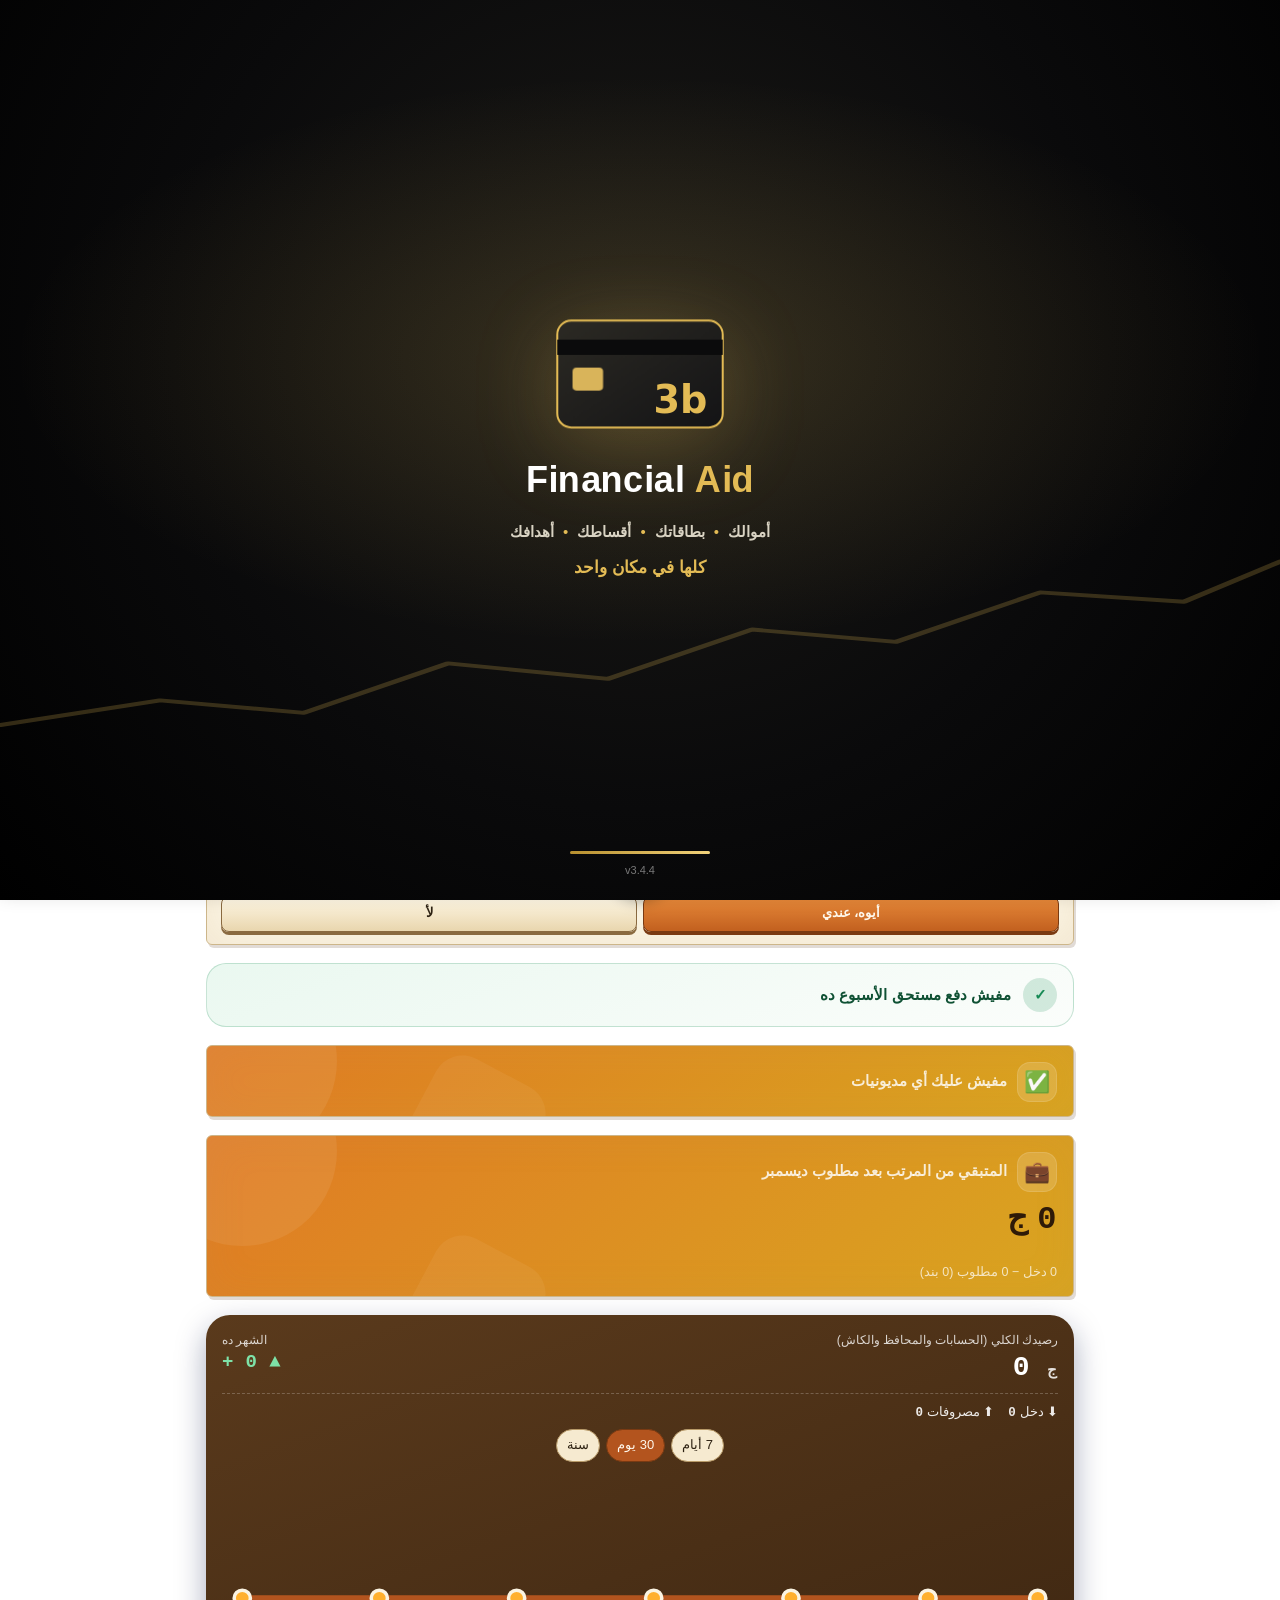
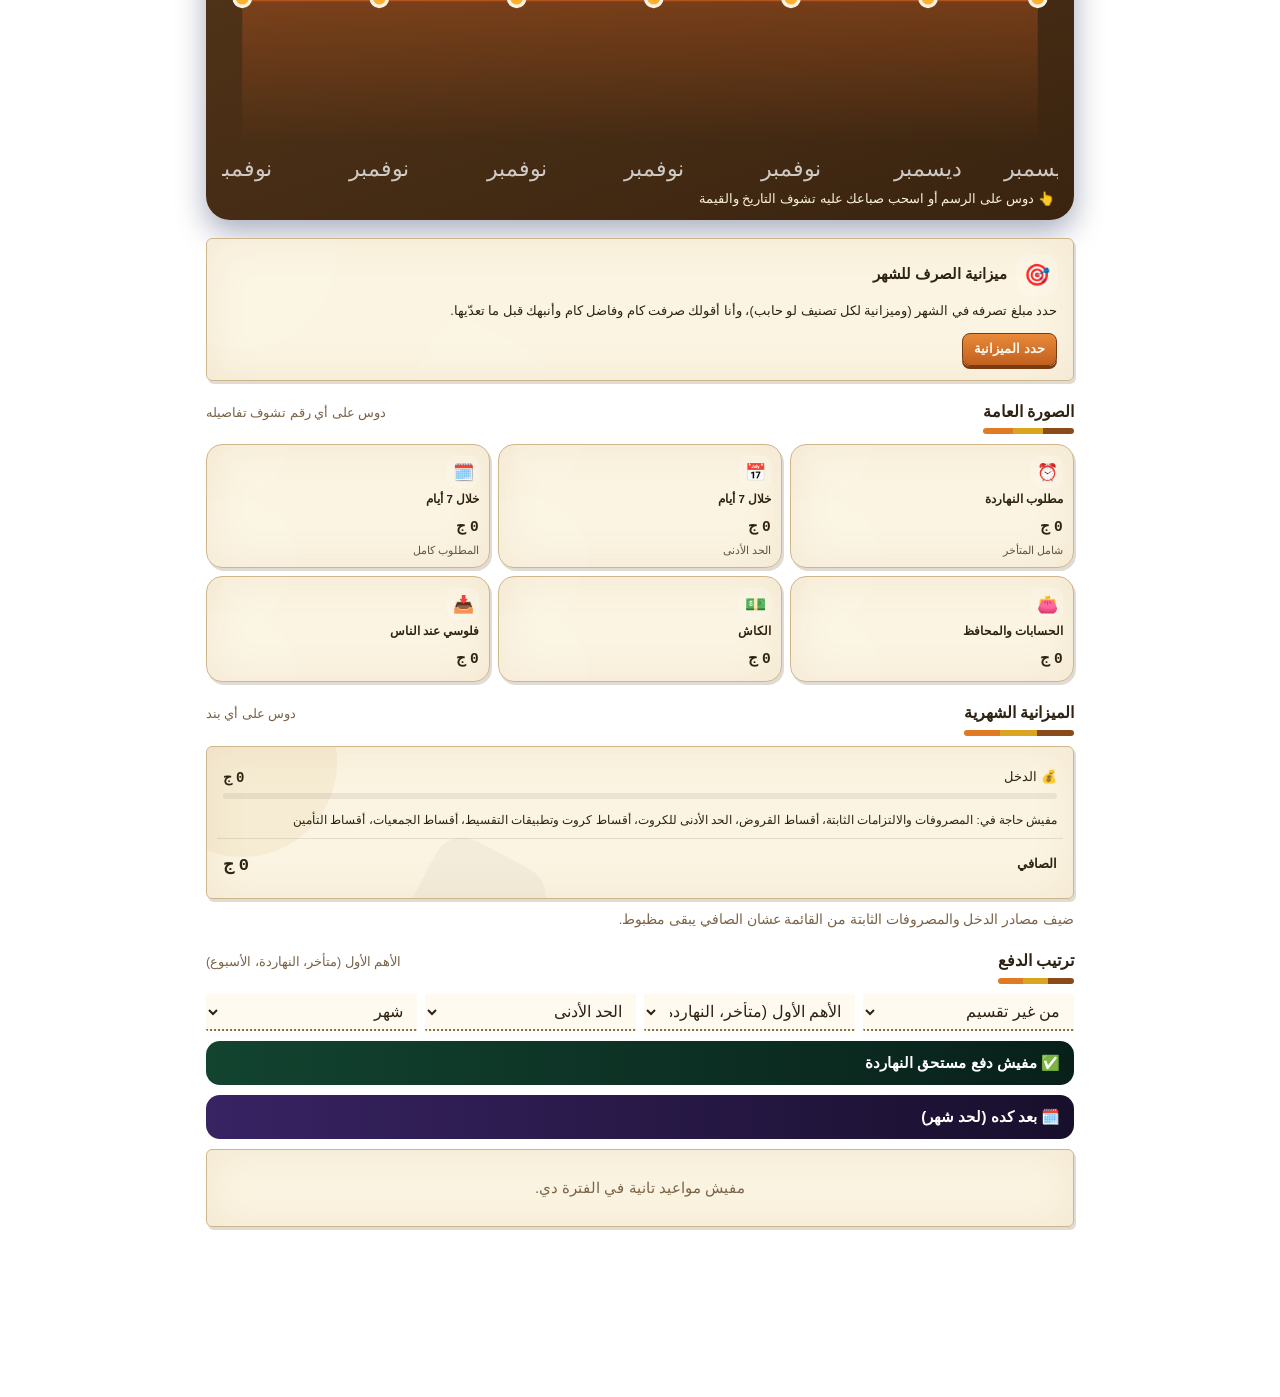
==== commit 4dfd6f00: "v3.4.4: classic opening is an illustrated retro room like the other looks (TV types the app name) Co" ====
--- a/index.html
+++ b/index.html
@@ -2,7 +2,7 @@
 <html lang="ar" dir="rtl">
 <head>
 <meta charset="utf-8">
-<meta http-equiv="Content-Security-Policy" content="default-src 'self'; script-src 'self' 'sha256-3X6J5NWh/2eB/AS128CYbdW2+avrrdVMiWdFi64s/eY=' https://accounts.google.com/gsi/client; style-src 'self' 'unsafe-inline' https://fonts.googleapis.com https://accounts.google.com/gsi/style; font-src 'self' https://fonts.gstatic.com data:; img-src 'self' data: blob: https://lh3.googleusercontent.com; connect-src 'self' https://accounts.google.com/gsi/ https://identitytoolkit.googleapis.com https://securetoken.googleapis.com https://firestore.googleapis.com https://open.er-api.com https://api.coinbase.com https://www.bnok24.com https://bnok24.com https://eltaameer.com https://almotawwer.com https://www.alamalbusiness.com https://api.rss2json.com https://api.coingecko.com https://api.binance.com https://api.gold-api.com https://getdaleelak.com https://cdn.jsdelivr.net https://*.currency-api.pages.dev https://script.google.com https://script.googleusercontent.com; worker-src 'self' blob:; frame-src 'self' https://accounts.google.com/gsi/; child-src 'self' blob:; object-src 'none'; base-uri 'none'; form-action 'none'; manifest-src 'self'">
+<meta http-equiv="Content-Security-Policy" content="default-src 'self'; script-src 'self' 'sha256-zK7l8sjWj4cNR3v0P6Zs1eXyK5r0lBMJX8AqBUIvoB4=' https://accounts.google.com/gsi/client; style-src 'self' 'unsafe-inline' https://fonts.googleapis.com https://accounts.google.com/gsi/style; font-src 'self' https://fonts.gstatic.com data:; img-src 'self' data: blob: https://lh3.googleusercontent.com; connect-src 'self' https://accounts.google.com/gsi/ https://identitytoolkit.googleapis.com https://securetoken.googleapis.com https://firestore.googleapis.com https://open.er-api.com https://api.coinbase.com https://www.bnok24.com https://bnok24.com https://eltaameer.com https://almotawwer.com https://www.alamalbusiness.com https://api.rss2json.com https://api.coingecko.com https://api.binance.com https://api.gold-api.com https://getdaleelak.com https://cdn.jsdelivr.net https://*.currency-api.pages.dev https://script.google.com https://script.googleusercontent.com; worker-src 'self' blob:; frame-src 'self' https://accounts.google.com/gsi/; child-src 'self' blob:; object-src 'none'; base-uri 'none'; form-action 'none'; manifest-src 'self'">
 <meta name="referrer" content="no-referrer">
 <meta name="viewport" content="width=device-width,initial-scale=1,minimum-scale=1,maximum-scale=1,user-scalable=no,viewport-fit=cover,interactive-widget=resizes-content">
 <title>Financial Aid</title>
@@ -41,7 +41,7 @@
   var LNG=(function(){try{return localStorage.getItem('3bh_lang')||'ar'}catch(e){return 'ar'}})();
   function L(ar,en,fr){return LNG==='en'?en:LNG==='fr'?fr:ar}
   if(LNG!=='ar'){document.documentElement.setAttribute('dir','ltr');document.documentElement.setAttribute('lang',LNG);var bp=document.querySelector('#boot p');if(bp)bp.textContent=L('','Loading…','Chargement…')}
-  var BUILTIN_VERSION='3.4.3', KEY='3bh_app_update';
+  var BUILTIN_VERSION='3.4.4', KEY='3bh_app_update';
   window.BUILTIN_VERSION=BUILTIN_VERSION;
   function cmpV(a,b){a=String(a).split('.').map(Number);b=String(b).split('.').map(Number);for(var i=0;i<3;i++){var d=(a[i]||0)-(b[i]||0);if(d)return d}return 0}
   function root(){return document.getElementById('root')}
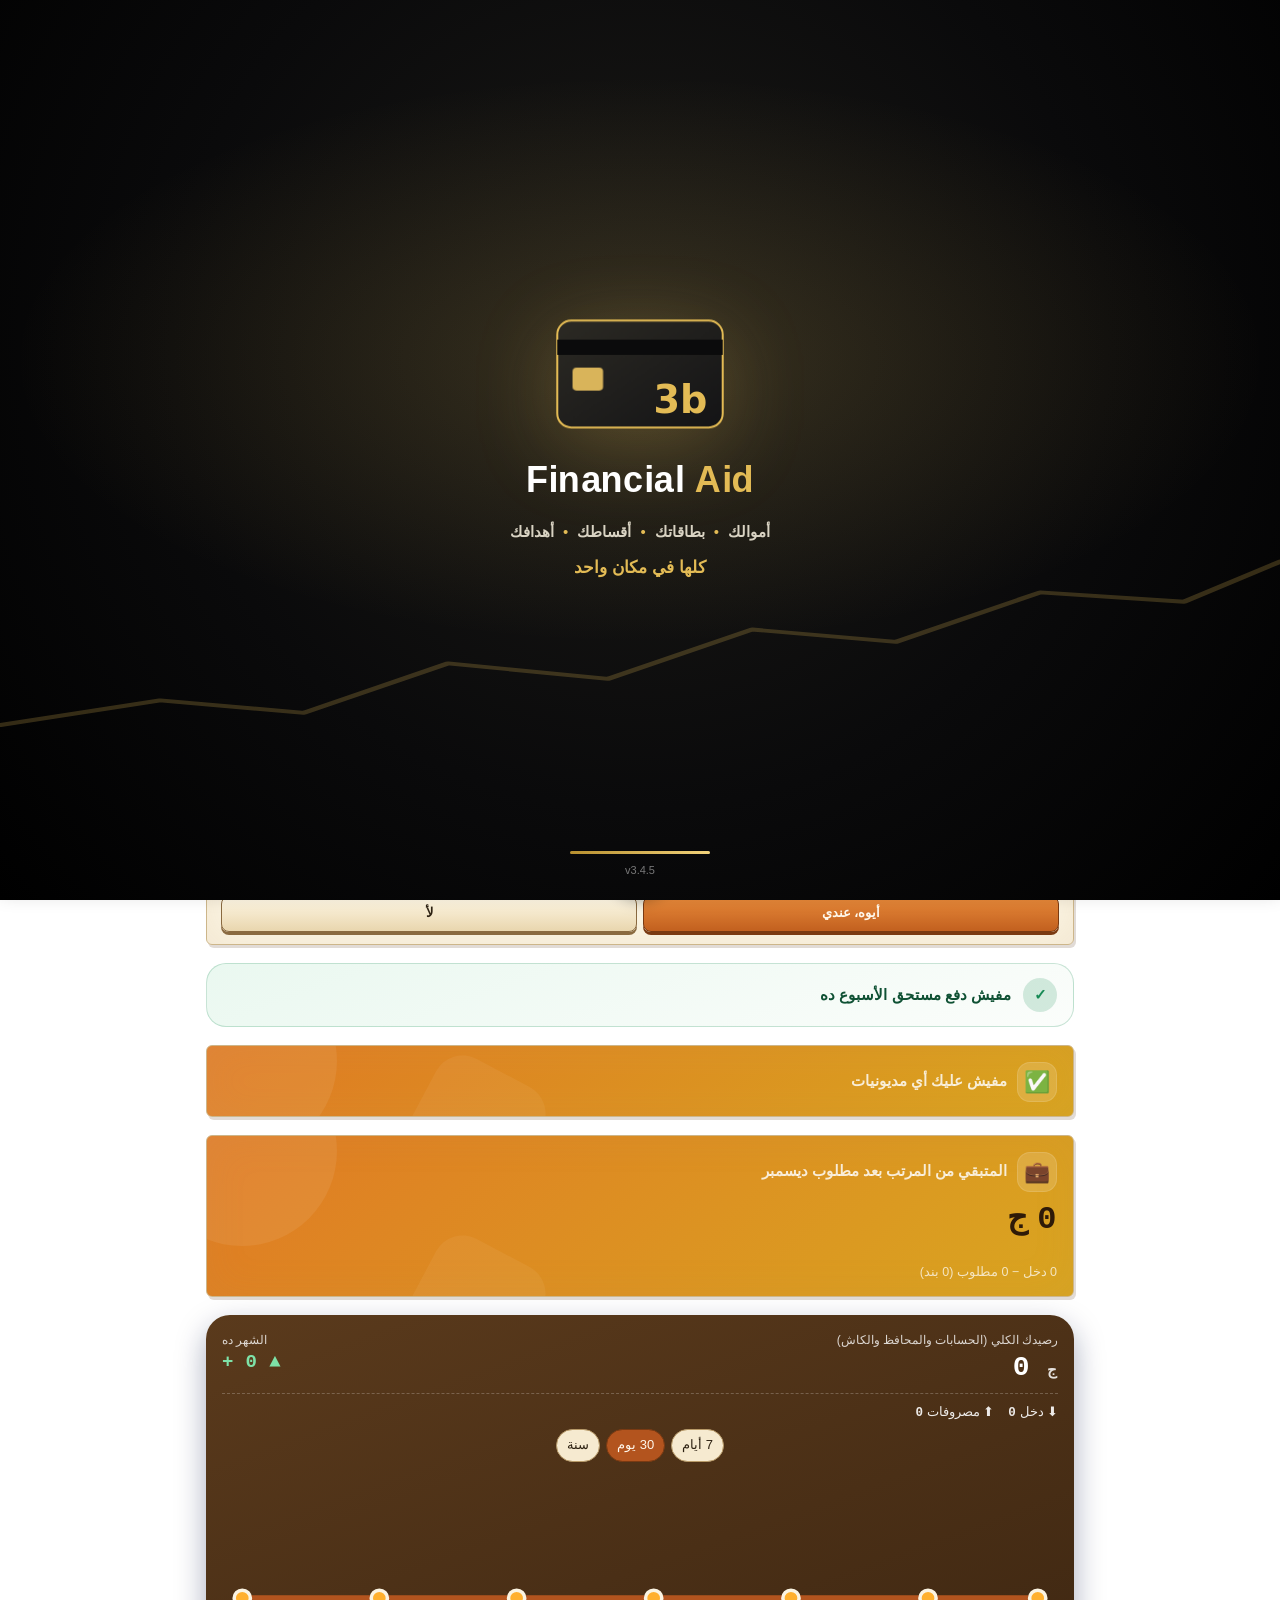
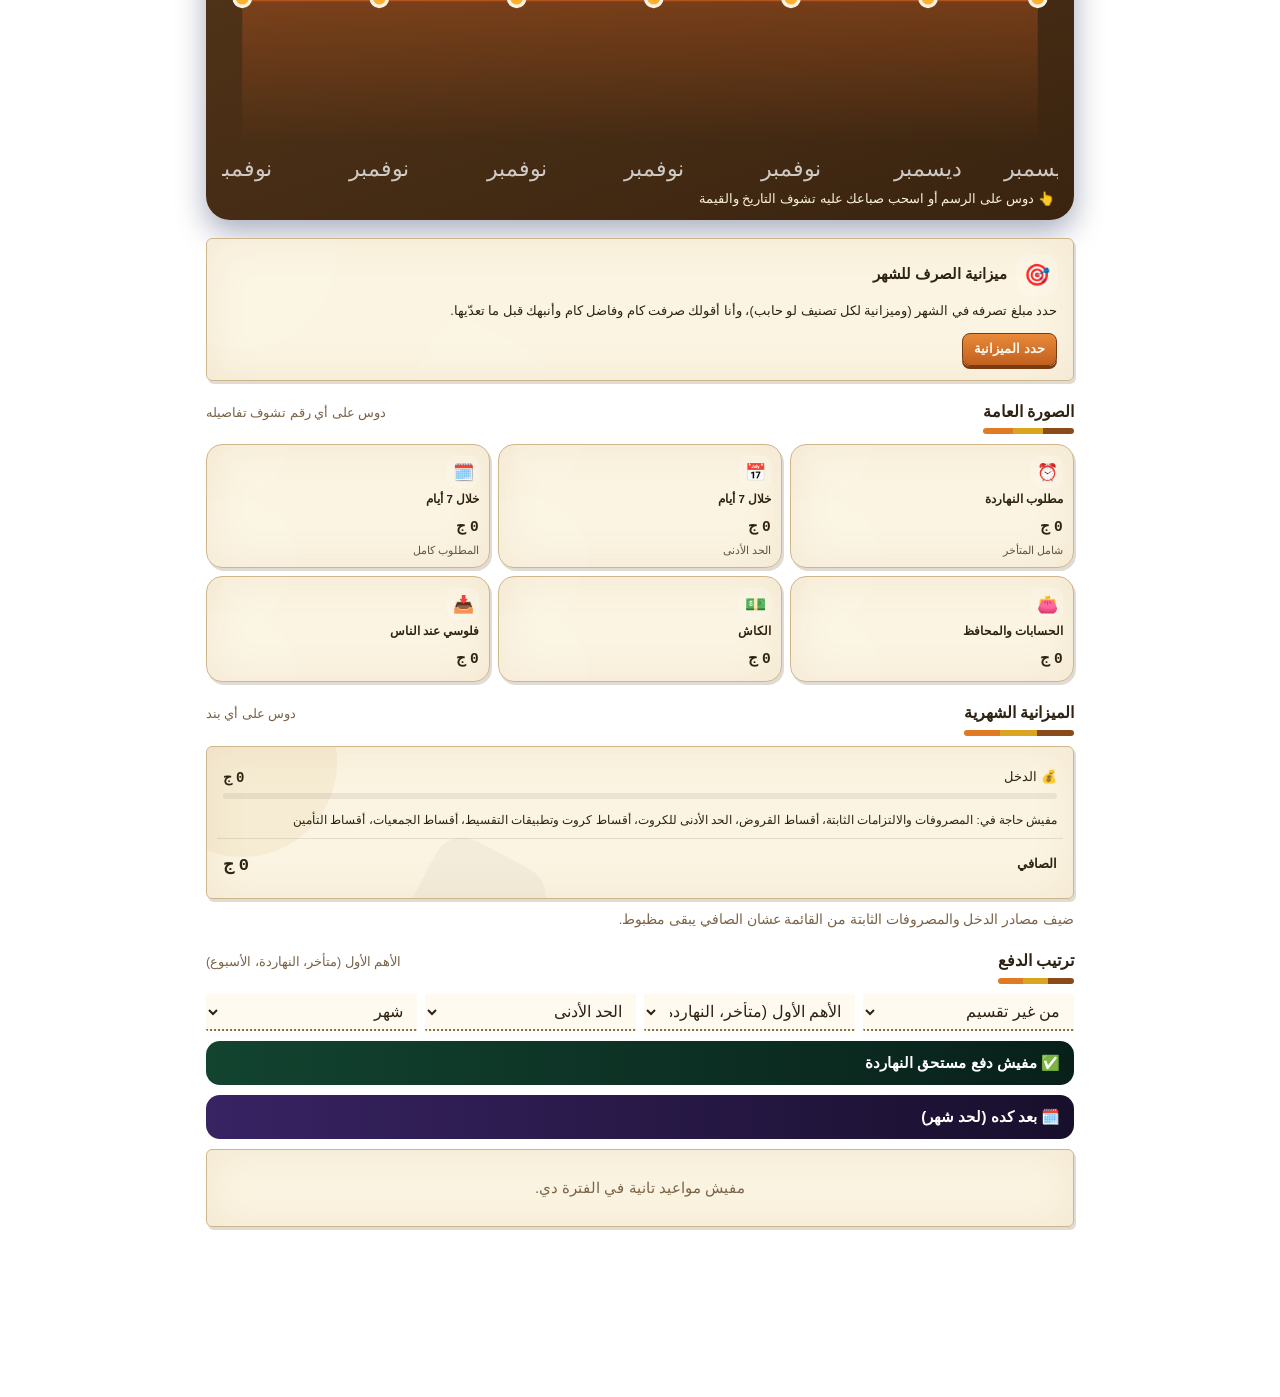
==== commit 9e0a7028: "v3.4.5: Ooozy investment guide (analysis, split by amount/horizon/risk with live examples), stock an" ====
--- a/index.html
+++ b/index.html
@@ -2,7 +2,7 @@
 <html lang="ar" dir="rtl">
 <head>
 <meta charset="utf-8">
-<meta http-equiv="Content-Security-Policy" content="default-src 'self'; script-src 'self' 'sha256-zK7l8sjWj4cNR3v0P6Zs1eXyK5r0lBMJX8AqBUIvoB4=' https://accounts.google.com/gsi/client; style-src 'self' 'unsafe-inline' https://fonts.googleapis.com https://accounts.google.com/gsi/style; font-src 'self' https://fonts.gstatic.com data:; img-src 'self' data: blob: https://lh3.googleusercontent.com; connect-src 'self' https://accounts.google.com/gsi/ https://identitytoolkit.googleapis.com https://securetoken.googleapis.com https://firestore.googleapis.com https://open.er-api.com https://api.coinbase.com https://www.bnok24.com https://bnok24.com https://eltaameer.com https://almotawwer.com https://www.alamalbusiness.com https://api.rss2json.com https://api.coingecko.com https://api.binance.com https://api.gold-api.com https://getdaleelak.com https://cdn.jsdelivr.net https://*.currency-api.pages.dev https://script.google.com https://script.googleusercontent.com; worker-src 'self' blob:; frame-src 'self' https://accounts.google.com/gsi/; child-src 'self' blob:; object-src 'none'; base-uri 'none'; form-action 'none'; manifest-src 'self'">
+<meta http-equiv="Content-Security-Policy" content="default-src 'self'; script-src 'self' 'sha256-BKoxNhuvCif/q7o9V0beRlf3TCdxnVUwUAyfsBeDsYs=' https://accounts.google.com/gsi/client; style-src 'self' 'unsafe-inline' https://fonts.googleapis.com https://accounts.google.com/gsi/style; font-src 'self' https://fonts.gstatic.com data:; img-src 'self' data: blob: https://lh3.googleusercontent.com; connect-src 'self' https://accounts.google.com/gsi/ https://identitytoolkit.googleapis.com https://securetoken.googleapis.com https://firestore.googleapis.com https://open.er-api.com https://api.coinbase.com https://www.bnok24.com https://bnok24.com https://eltaameer.com https://almotawwer.com https://www.alamalbusiness.com https://api.rss2json.com https://api.coingecko.com https://api.binance.com https://api.gold-api.com https://getdaleelak.com https://cdn.jsdelivr.net https://*.currency-api.pages.dev https://script.google.com https://script.googleusercontent.com; worker-src 'self' blob:; frame-src 'self' https://accounts.google.com/gsi/; child-src 'self' blob:; object-src 'none'; base-uri 'none'; form-action 'none'; manifest-src 'self'">
 <meta name="referrer" content="no-referrer">
 <meta name="viewport" content="width=device-width,initial-scale=1,minimum-scale=1,maximum-scale=1,user-scalable=no,viewport-fit=cover,interactive-widget=resizes-content">
 <title>Financial Aid</title>
@@ -41,7 +41,7 @@
   var LNG=(function(){try{return localStorage.getItem('3bh_lang')||'ar'}catch(e){return 'ar'}})();
   function L(ar,en,fr){return LNG==='en'?en:LNG==='fr'?fr:ar}
   if(LNG!=='ar'){document.documentElement.setAttribute('dir','ltr');document.documentElement.setAttribute('lang',LNG);var bp=document.querySelector('#boot p');if(bp)bp.textContent=L('','Loading…','Chargement…')}
-  var BUILTIN_VERSION='3.4.4', KEY='3bh_app_update';
+  var BUILTIN_VERSION='3.4.5', KEY='3bh_app_update';
   window.BUILTIN_VERSION=BUILTIN_VERSION;
   function cmpV(a,b){a=String(a).split('.').map(Number);b=String(b).split('.').map(Number);for(var i=0;i<3;i++){var d=(a[i]||0)-(b[i]||0);if(d)return d}return 0}
   function root(){return document.getElementById('root')}
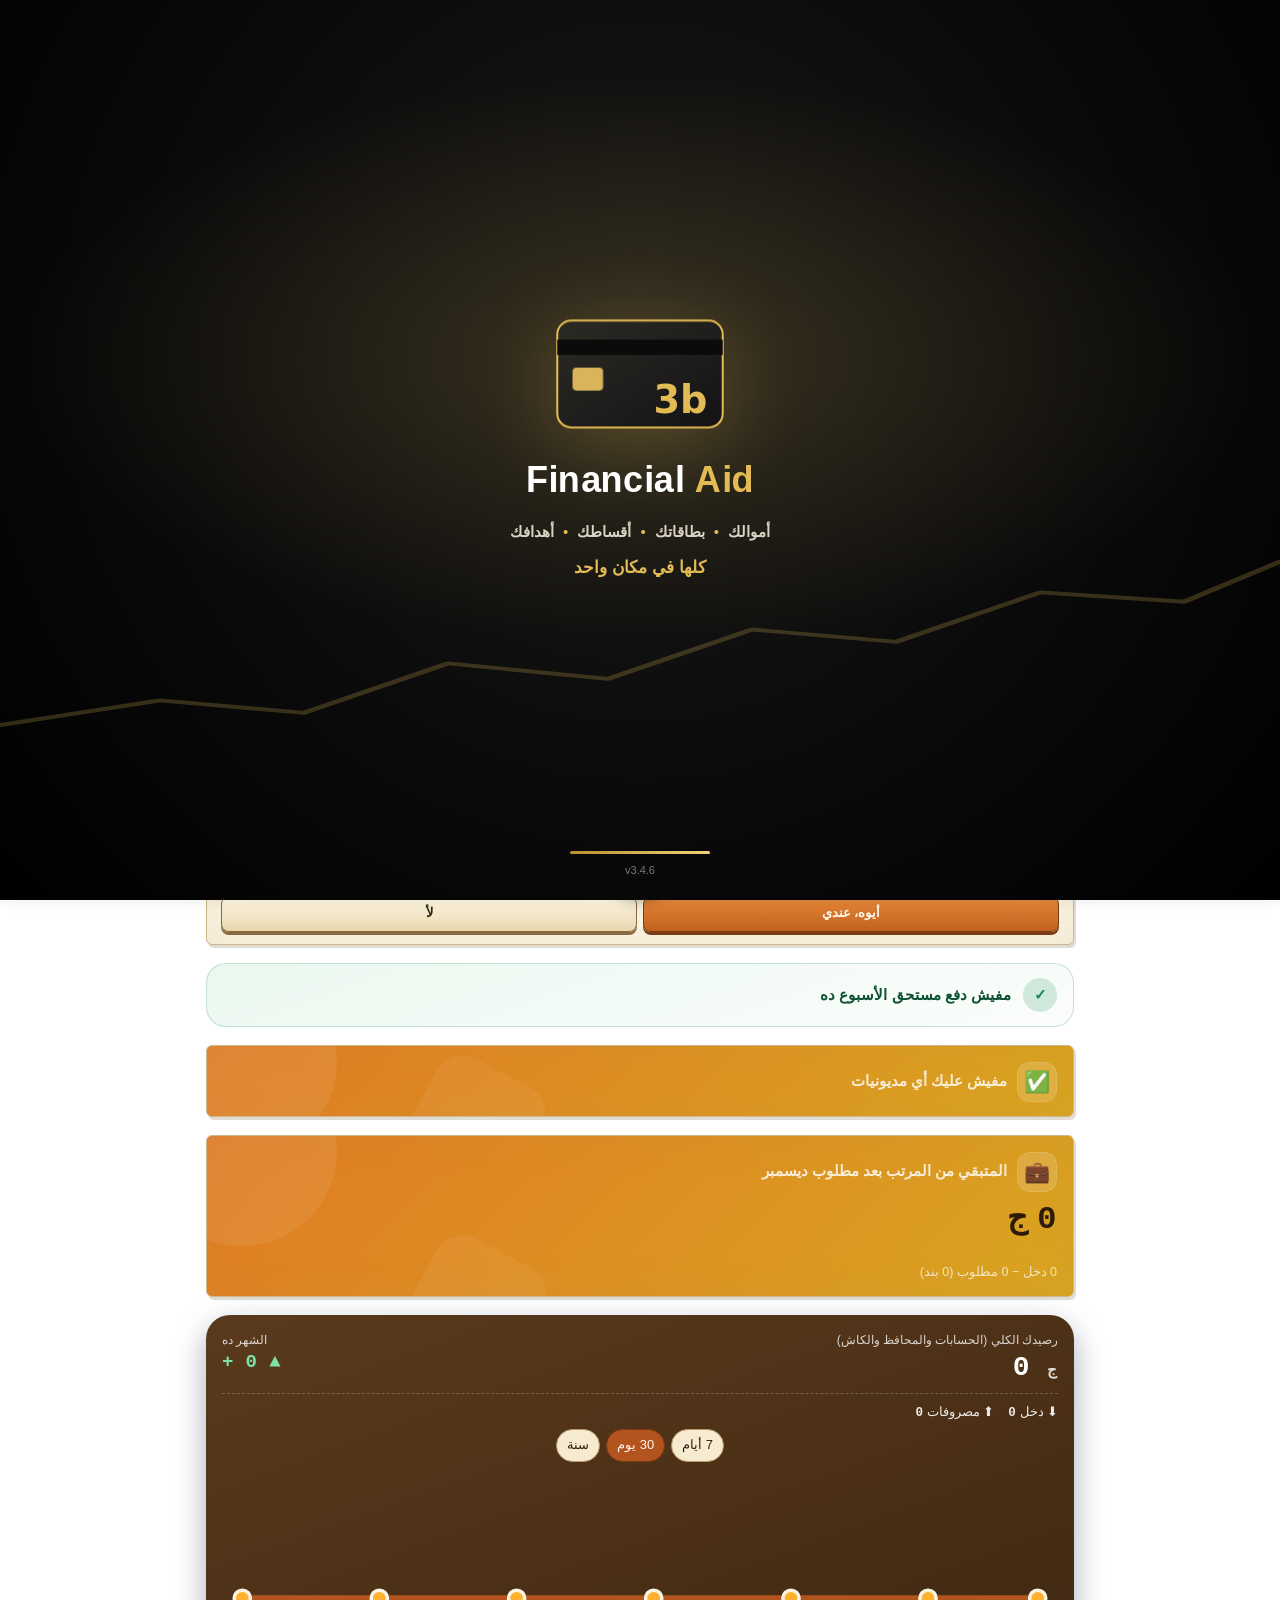
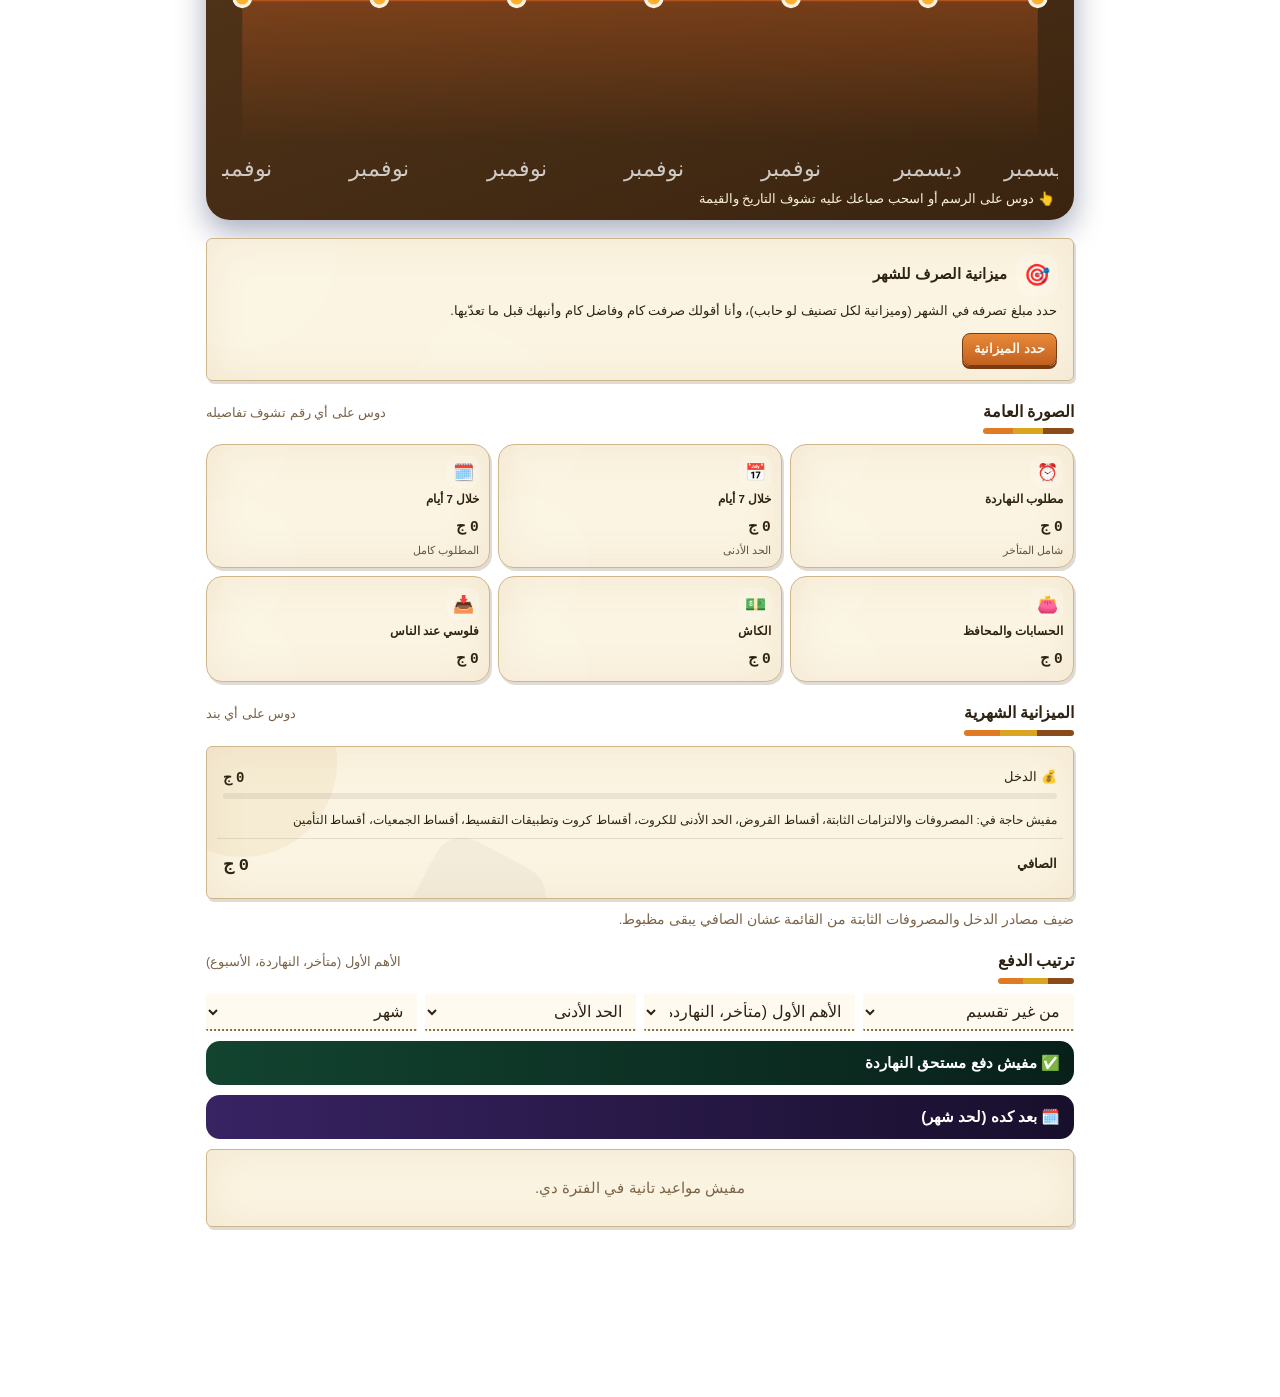
==== commit dc3b33d3: "v3.4.6: Ooozy reads numbers written in words (Arabic incl. Egyptian, English, French); English/Frenc" ====
--- a/index.html
+++ b/index.html
@@ -2,7 +2,7 @@
 <html lang="ar" dir="rtl">
 <head>
 <meta charset="utf-8">
-<meta http-equiv="Content-Security-Policy" content="default-src 'self'; script-src 'self' 'sha256-BKoxNhuvCif/q7o9V0beRlf3TCdxnVUwUAyfsBeDsYs=' https://accounts.google.com/gsi/client; style-src 'self' 'unsafe-inline' https://fonts.googleapis.com https://accounts.google.com/gsi/style; font-src 'self' https://fonts.gstatic.com data:; img-src 'self' data: blob: https://lh3.googleusercontent.com; connect-src 'self' https://accounts.google.com/gsi/ https://identitytoolkit.googleapis.com https://securetoken.googleapis.com https://firestore.googleapis.com https://open.er-api.com https://api.coinbase.com https://www.bnok24.com https://bnok24.com https://eltaameer.com https://almotawwer.com https://www.alamalbusiness.com https://api.rss2json.com https://api.coingecko.com https://api.binance.com https://api.gold-api.com https://getdaleelak.com https://cdn.jsdelivr.net https://*.currency-api.pages.dev https://script.google.com https://script.googleusercontent.com; worker-src 'self' blob:; frame-src 'self' https://accounts.google.com/gsi/; child-src 'self' blob:; object-src 'none'; base-uri 'none'; form-action 'none'; manifest-src 'self'">
+<meta http-equiv="Content-Security-Policy" content="default-src 'self'; script-src 'self' 'sha256-0F8C9pEwSXFz9mXBogIn3X+TTw64CzUKFsofkU8KY8g=' https://accounts.google.com/gsi/client; style-src 'self' 'unsafe-inline' https://fonts.googleapis.com https://accounts.google.com/gsi/style; font-src 'self' https://fonts.gstatic.com data:; img-src 'self' data: blob: https://lh3.googleusercontent.com; connect-src 'self' https://accounts.google.com/gsi/ https://identitytoolkit.googleapis.com https://securetoken.googleapis.com https://firestore.googleapis.com https://open.er-api.com https://api.coinbase.com https://www.bnok24.com https://bnok24.com https://eltaameer.com https://almotawwer.com https://www.alamalbusiness.com https://api.rss2json.com https://api.coingecko.com https://api.binance.com https://api.gold-api.com https://getdaleelak.com https://cdn.jsdelivr.net https://*.currency-api.pages.dev https://script.google.com https://script.googleusercontent.com; worker-src 'self' blob:; frame-src 'self' https://accounts.google.com/gsi/; child-src 'self' blob:; object-src 'none'; base-uri 'none'; form-action 'none'; manifest-src 'self'">
 <meta name="referrer" content="no-referrer">
 <meta name="viewport" content="width=device-width,initial-scale=1,minimum-scale=1,maximum-scale=1,user-scalable=no,viewport-fit=cover,interactive-widget=resizes-content">
 <title>Financial Aid</title>
@@ -41,7 +41,7 @@
   var LNG=(function(){try{return localStorage.getItem('3bh_lang')||'ar'}catch(e){return 'ar'}})();
   function L(ar,en,fr){return LNG==='en'?en:LNG==='fr'?fr:ar}
   if(LNG!=='ar'){document.documentElement.setAttribute('dir','ltr');document.documentElement.setAttribute('lang',LNG);var bp=document.querySelector('#boot p');if(bp)bp.textContent=L('','Loading…','Chargement…')}
-  var BUILTIN_VERSION='3.4.5', KEY='3bh_app_update';
+  var BUILTIN_VERSION='3.4.6', KEY='3bh_app_update';
   window.BUILTIN_VERSION=BUILTIN_VERSION;
   function cmpV(a,b){a=String(a).split('.').map(Number);b=String(b).split('.').map(Number);for(var i=0;i<3;i++){var d=(a[i]||0)-(b[i]||0);if(d)return d}return 0}
   function root(){return document.getElementById('root')}
